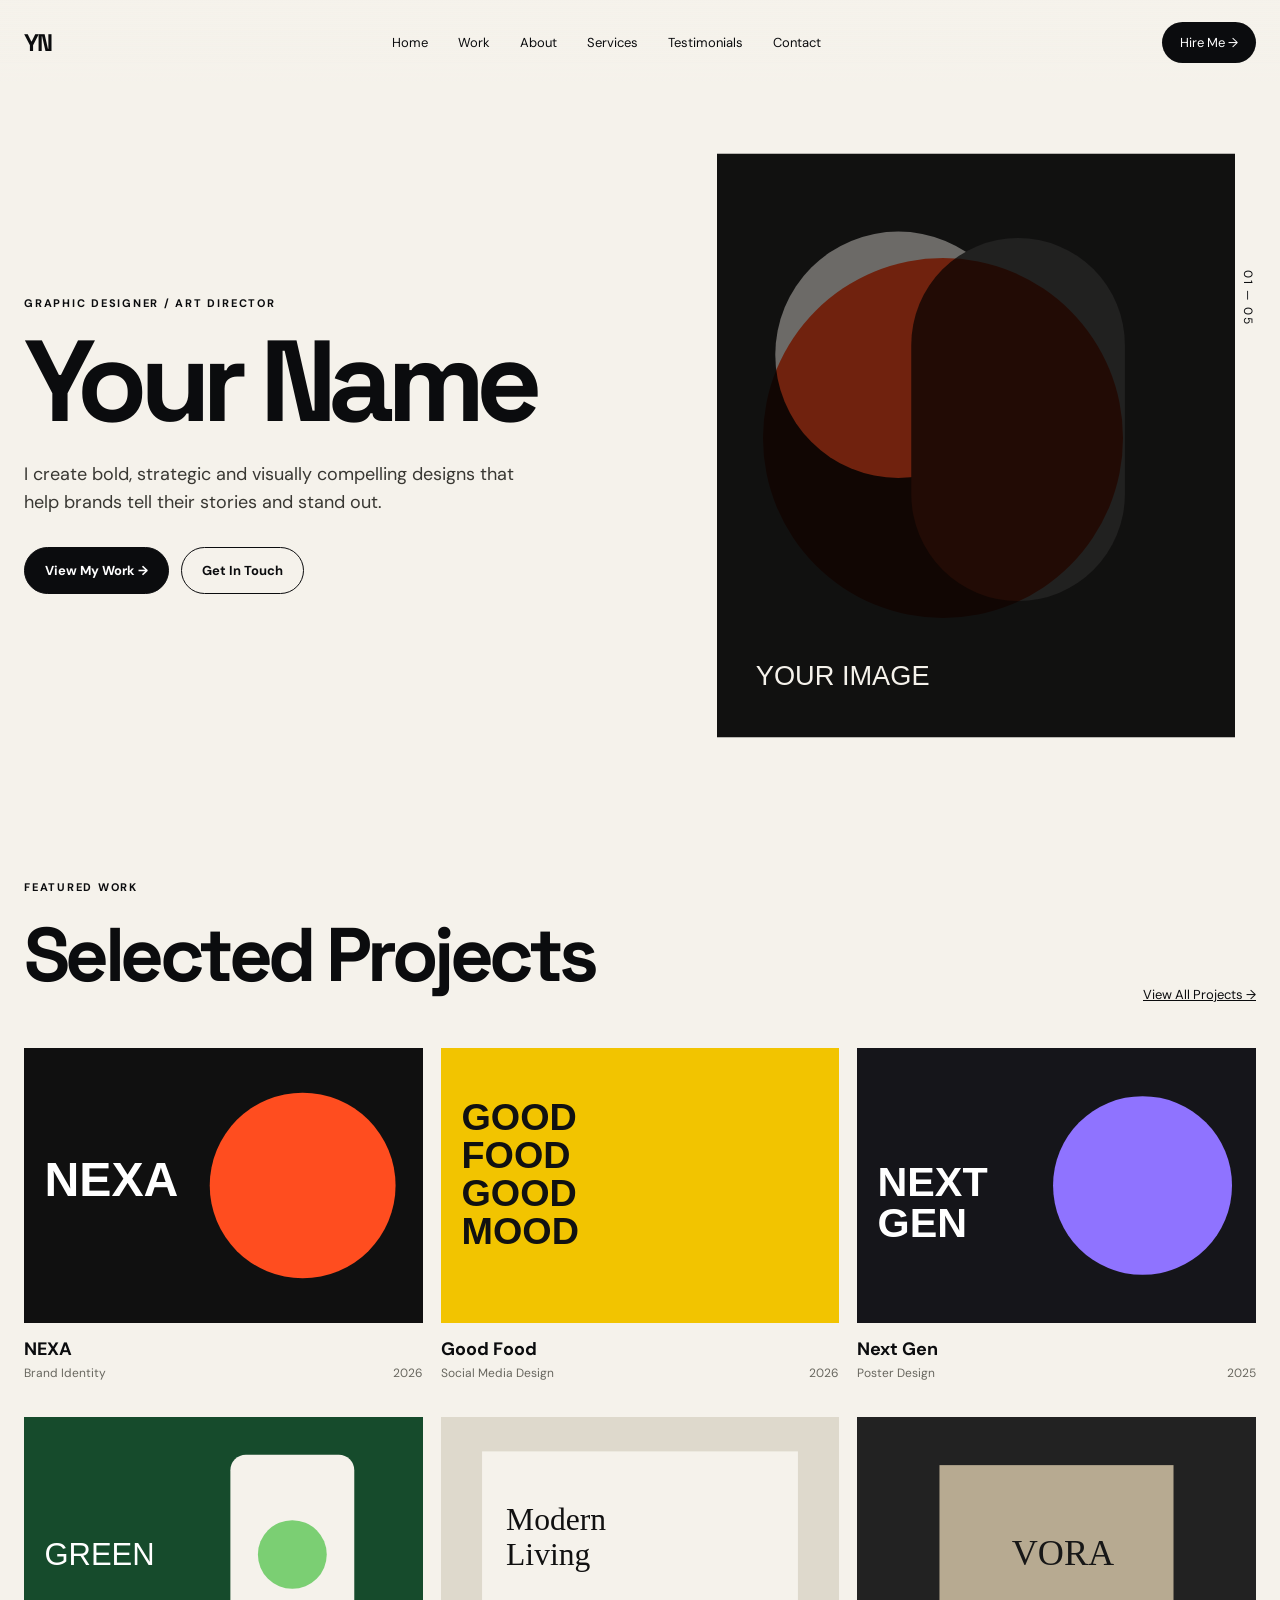
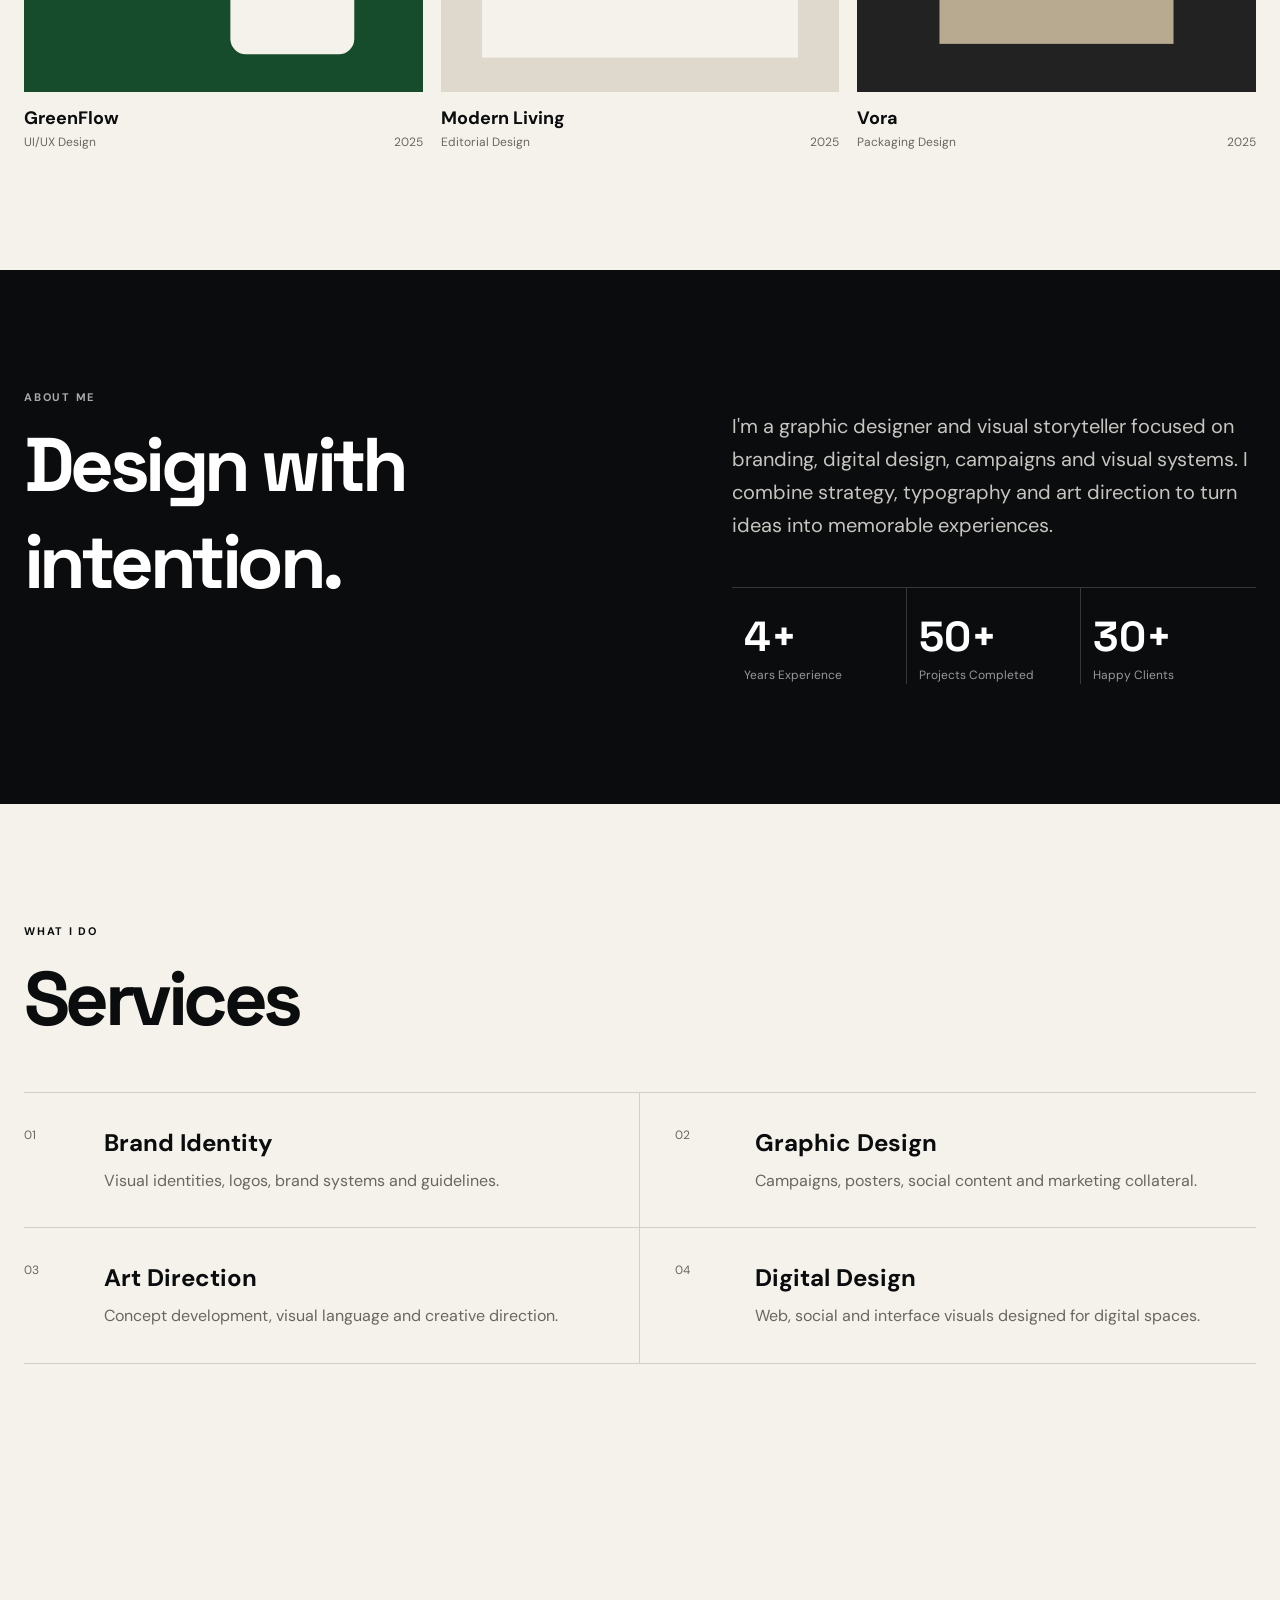
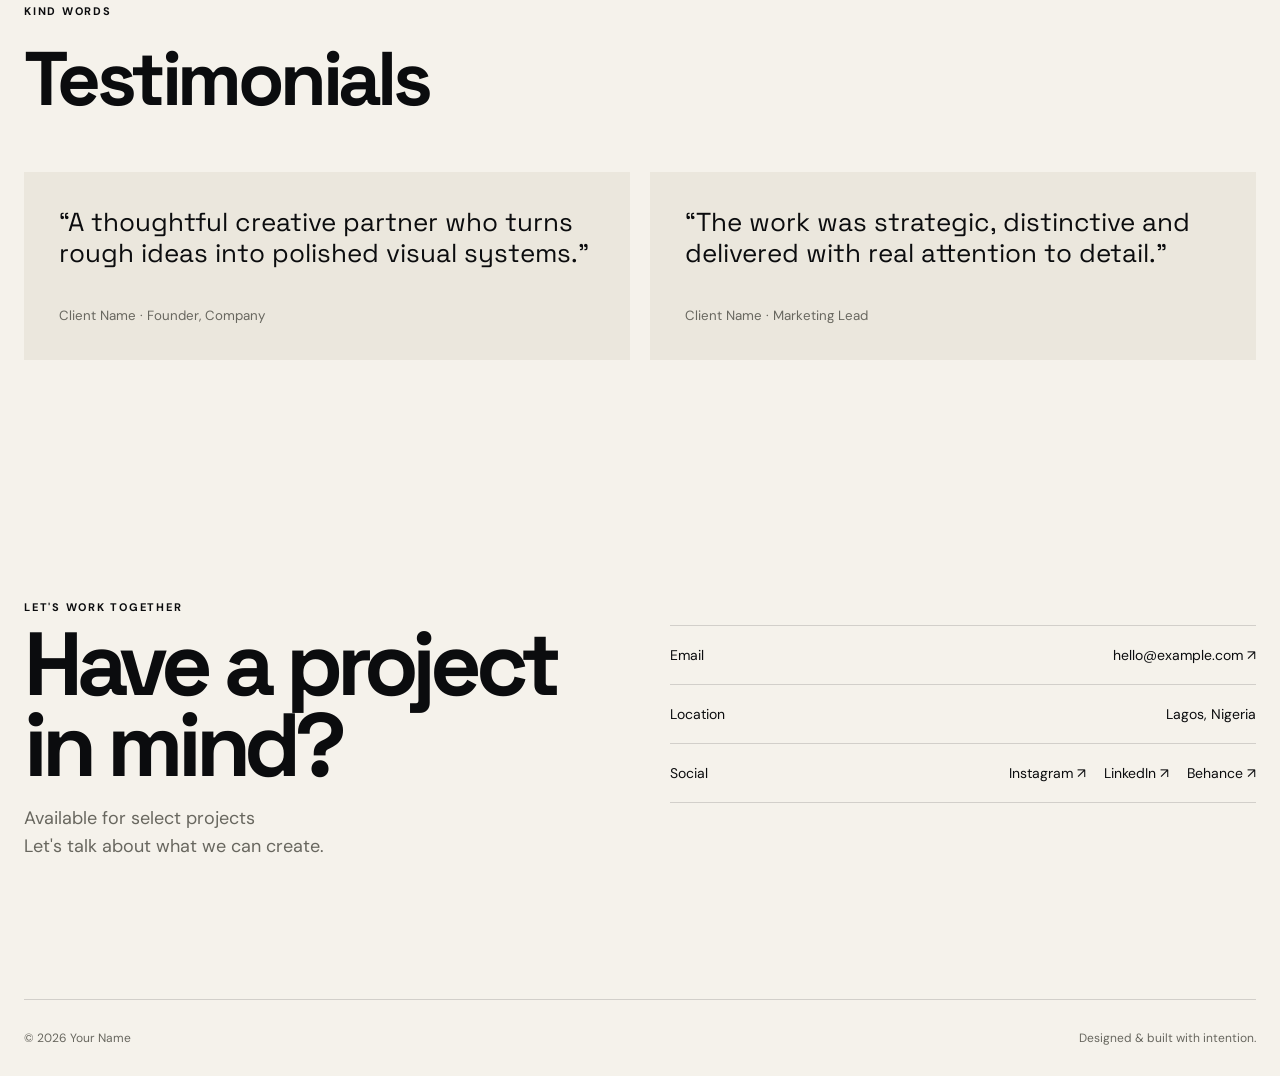
==== index.html @ fad10c06 "Add files via upload Initial portfolio website" ====
<!doctype html>
<html lang="en">
<head>
<meta charset="utf-8">
<meta name="viewport" content="width=device-width, initial-scale=1">
<meta name="description" content="Graphic designer portfolio">
<title>Portfolio</title>
<link rel="preconnect" href="https://fonts.googleapis.com">
<link rel="preconnect" href="https://fonts.gstatic.com" crossorigin>
<link href="https://fonts.googleapis.com/css2?family=DM+Sans:wght@400;500;600;700&family=Space+Grotesk:wght@400;500;600;700&display=swap" rel="stylesheet">
<link rel="stylesheet" href="style.css">
</head>
<body>
<div id="app"></div>
<script src="js/site.js"></script>
</body>
</html>
---- style.css ----
:root{--ink:#0b0c0e;--paper:#f5f2eb;--muted:#68675f;--line:rgba(11,12,14,.15);--accent:#ff4d1f;--white:#fff;--max:1240px}
*{box-sizing:border-box}html{scroll-behavior:smooth}body{margin:0;background:var(--paper);color:var(--ink);font-family:"DM Sans",system-ui,sans-serif}a{color:inherit;text-decoration:none}button{font:inherit}
.container{width:min(calc(100% - 48px),var(--max));margin:auto}.nav{position:fixed;z-index:20;top:0;left:0;right:0;padding:22px 0;mix-blend-mode:normal;background:linear-gradient(var(--paper),transparent)}.nav-inner{display:flex;align-items:center;justify-content:space-between}.logo{font-family:"Space Grotesk";font-weight:700;font-size:24px;letter-spacing:-.08em}.links{display:flex;gap:30px;font-size:13px}.links a:hover{text-decoration:underline}.hire{background:var(--ink);color:white;padding:12px 18px;border-radius:999px;font-size:13px}
.hero{min-height:760px;padding-top:130px;display:grid;grid-template-columns:1fr .9fr;gap:50px;align-items:center}.eyebrow{text-transform:uppercase;letter-spacing:.16em;font-size:11px;font-weight:700}.hero h1{font-family:"Space Grotesk";font-size:clamp(72px,9vw,142px);line-height:.83;letter-spacing:-.075em;margin:24px 0 30px;max-width:800px}.hero p{max-width:500px;font-size:18px;line-height:1.6;color:#393833}.actions{display:flex;gap:12px;margin-top:30px}.btn{display:inline-flex;align-items:center;gap:10px;border:1px solid var(--ink);padding:14px 20px;border-radius:999px;font-size:13px;font-weight:700}.btn.primary{background:var(--ink);color:#fff}.hero-art{position:relative;min-height:580px;display:flex;align-items:center;justify-content:center}.hero-art:before{content:"";position:absolute;width:360px;height:360px;background:var(--accent);border-radius:50%;left:12%;top:18%}.hero-art img{position:relative;width:min(100%,520px);max-height:650px;object-fit:contain;filter:grayscale(1);mix-blend-mode:multiply}.side-index{position:absolute;right:0;top:20%;font-size:12px;writing-mode:vertical-rl;letter-spacing:.15em}
.section{padding:120px 0}.section-head{display:flex;justify-content:space-between;align-items:end;margin-bottom:45px}.section h2{font-family:"Space Grotesk";font-size:clamp(42px,6vw,76px);letter-spacing:-.06em;margin:12px 0 0}.small-link{font-size:13px;text-decoration:underline}.grid{display:grid;grid-template-columns:repeat(3,1fr);gap:36px 18px}.project-img{aspect-ratio:1.45;overflow:hidden;background:#ddd}.project-img img{width:100%;height:100%;object-fit:cover;transition:transform .6s cubic-bezier(.2,.8,.2,1)}.project:hover img{transform:scale(1.045)}.project-title{font-size:18px;font-weight:700;margin:14px 0 4px}.project-meta{font-size:12px;color:var(--muted);display:flex;justify-content:space-between}
.dark{background:var(--ink);color:white}.dark .muted{color:#aaa}.about{display:grid;grid-template-columns:1.2fr 1fr;gap:80px;align-items:start}.about h2{max-width:800px}.about p{font-size:20px;line-height:1.65;color:#c6c5c0;max-width:650px}.stats{display:grid;grid-template-columns:repeat(3,1fr);border-top:1px solid #36373a;margin-top:45px}.stat{padding:22px 12px 0;border-right:1px solid #36373a}.stat:last-child{border:0}.stat strong{display:block;font-family:"Space Grotesk";font-size:42px}.stat span{color:#999;font-size:12px}
.services{display:grid;grid-template-columns:repeat(2,1fr);border-top:1px solid var(--line)}.service{padding:34px 0;border-bottom:1px solid var(--line);display:grid;grid-template-columns:60px 1fr;gap:20px}.service:nth-child(odd){border-right:1px solid var(--line);padding-right:35px}.service:nth-child(even){padding-left:35px}.service-no{font-size:12px;color:var(--muted)}.service h3{margin:0 0 10px;font-size:24px}.service p{margin:0;color:var(--muted);line-height:1.6}
.quote-grid{display:grid;grid-template-columns:repeat(2,1fr);gap:20px}.quote{background:#ebe7dd;padding:35px}.quote blockquote{font-family:"Space Grotesk";font-size:26px;line-height:1.2;margin:0 0 35px}.quote small{color:var(--muted)}
.contact{display:grid;grid-template-columns:1fr 1fr;gap:60px}.contact h2{font-size:clamp(52px,7vw,100px);margin:10px 0;line-height:.9;letter-spacing:-.07em}.contact-copy{color:var(--muted);font-size:18px;line-height:1.6}.contact-list{border-top:1px solid var(--line);margin-top:25px}.contact-row{display:flex;justify-content:space-between;padding:20px 0;border-bottom:1px solid var(--line);font-size:14px}.footer{padding:30px 0;border-top:1px solid var(--line);display:flex;justify-content:space-between;font-size:12px;color:var(--muted)}
.reveal{opacity:0;transform:translateY(20px);transition:opacity .7s,transform .7s}.reveal.show{opacity:1;transform:none}
@media(max-width:800px){.links{display:none}.hero{grid-template-columns:1fr;min-height:auto;padding-top:120px}.hero-art{min-height:430px}.grid{grid-template-columns:1fr}.about,.contact{grid-template-columns:1fr;gap:35px}.services,.quote-grid{grid-template-columns:1fr}.service:nth-child(odd){border-right:0;padding-right:0}.service:nth-child(even){padding-left:0}.section{padding:80px 0}.container{width:min(calc(100% - 30px),var(--max))}}
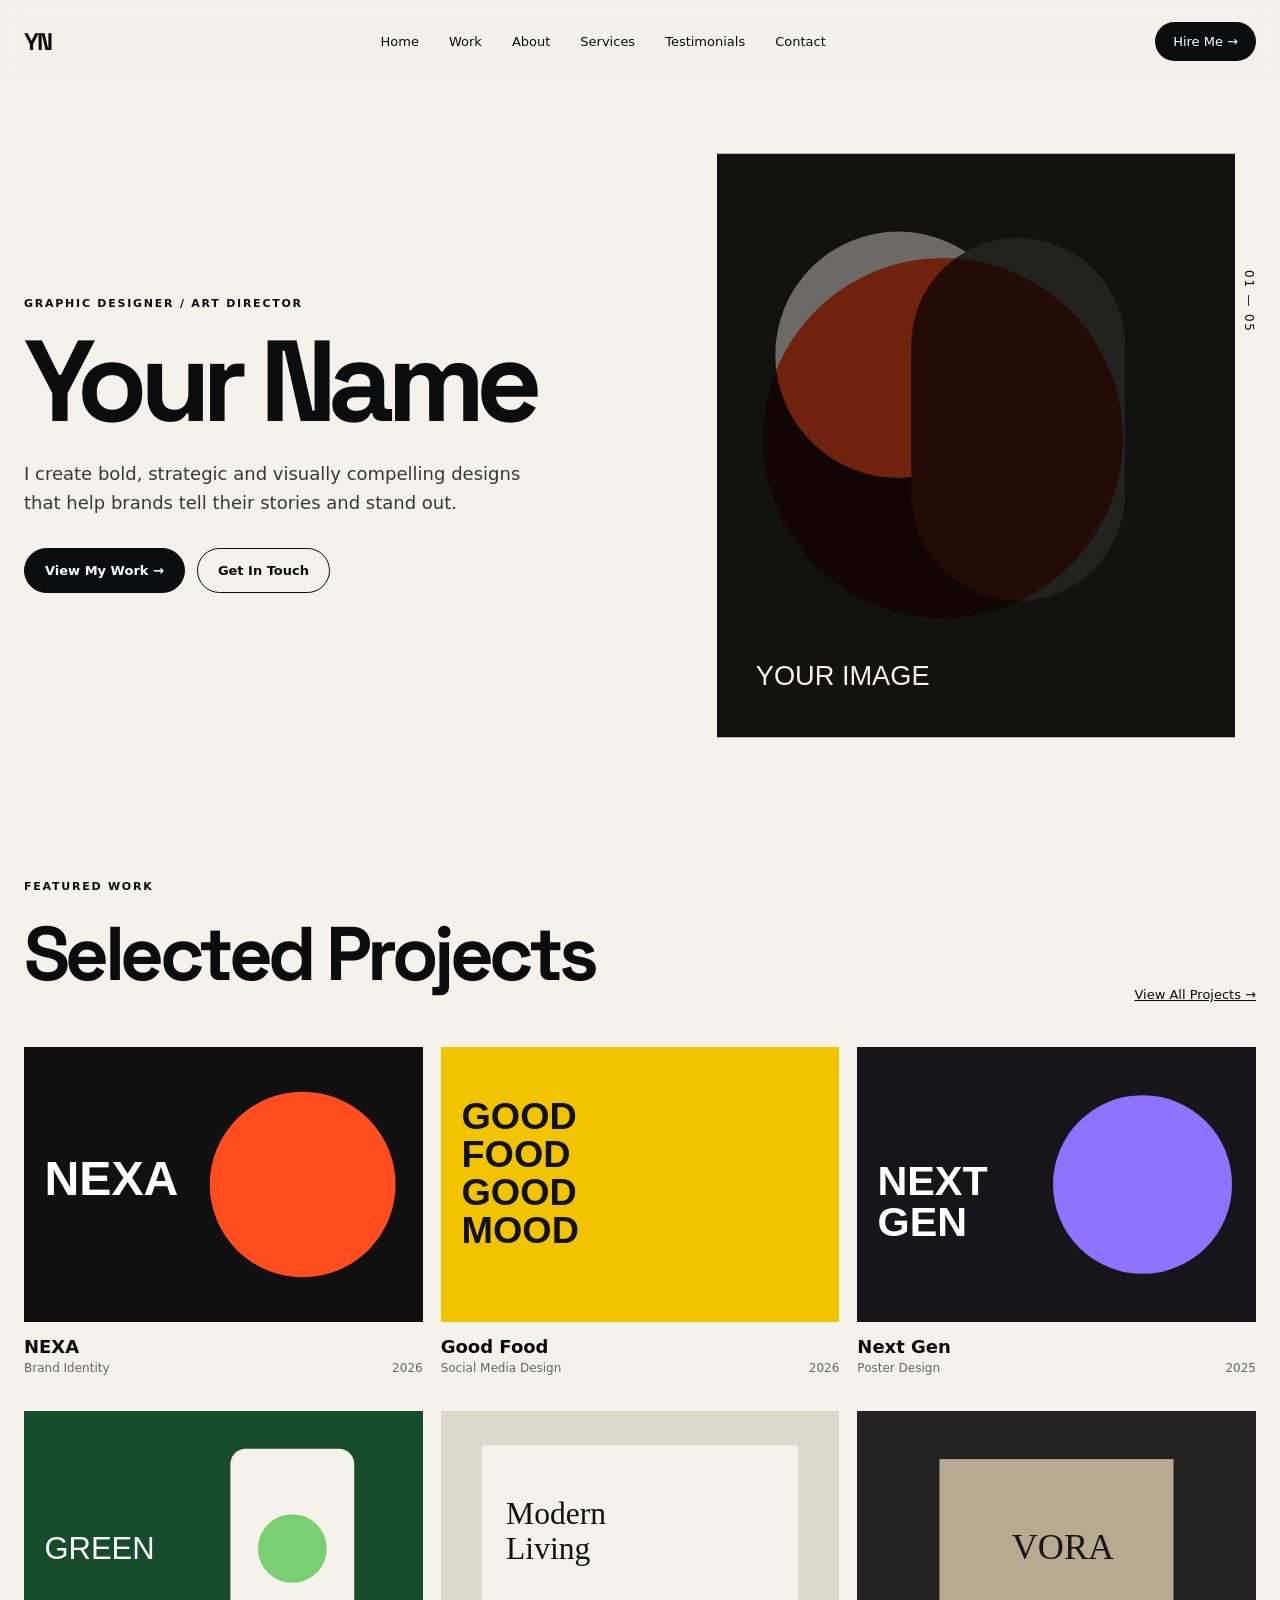
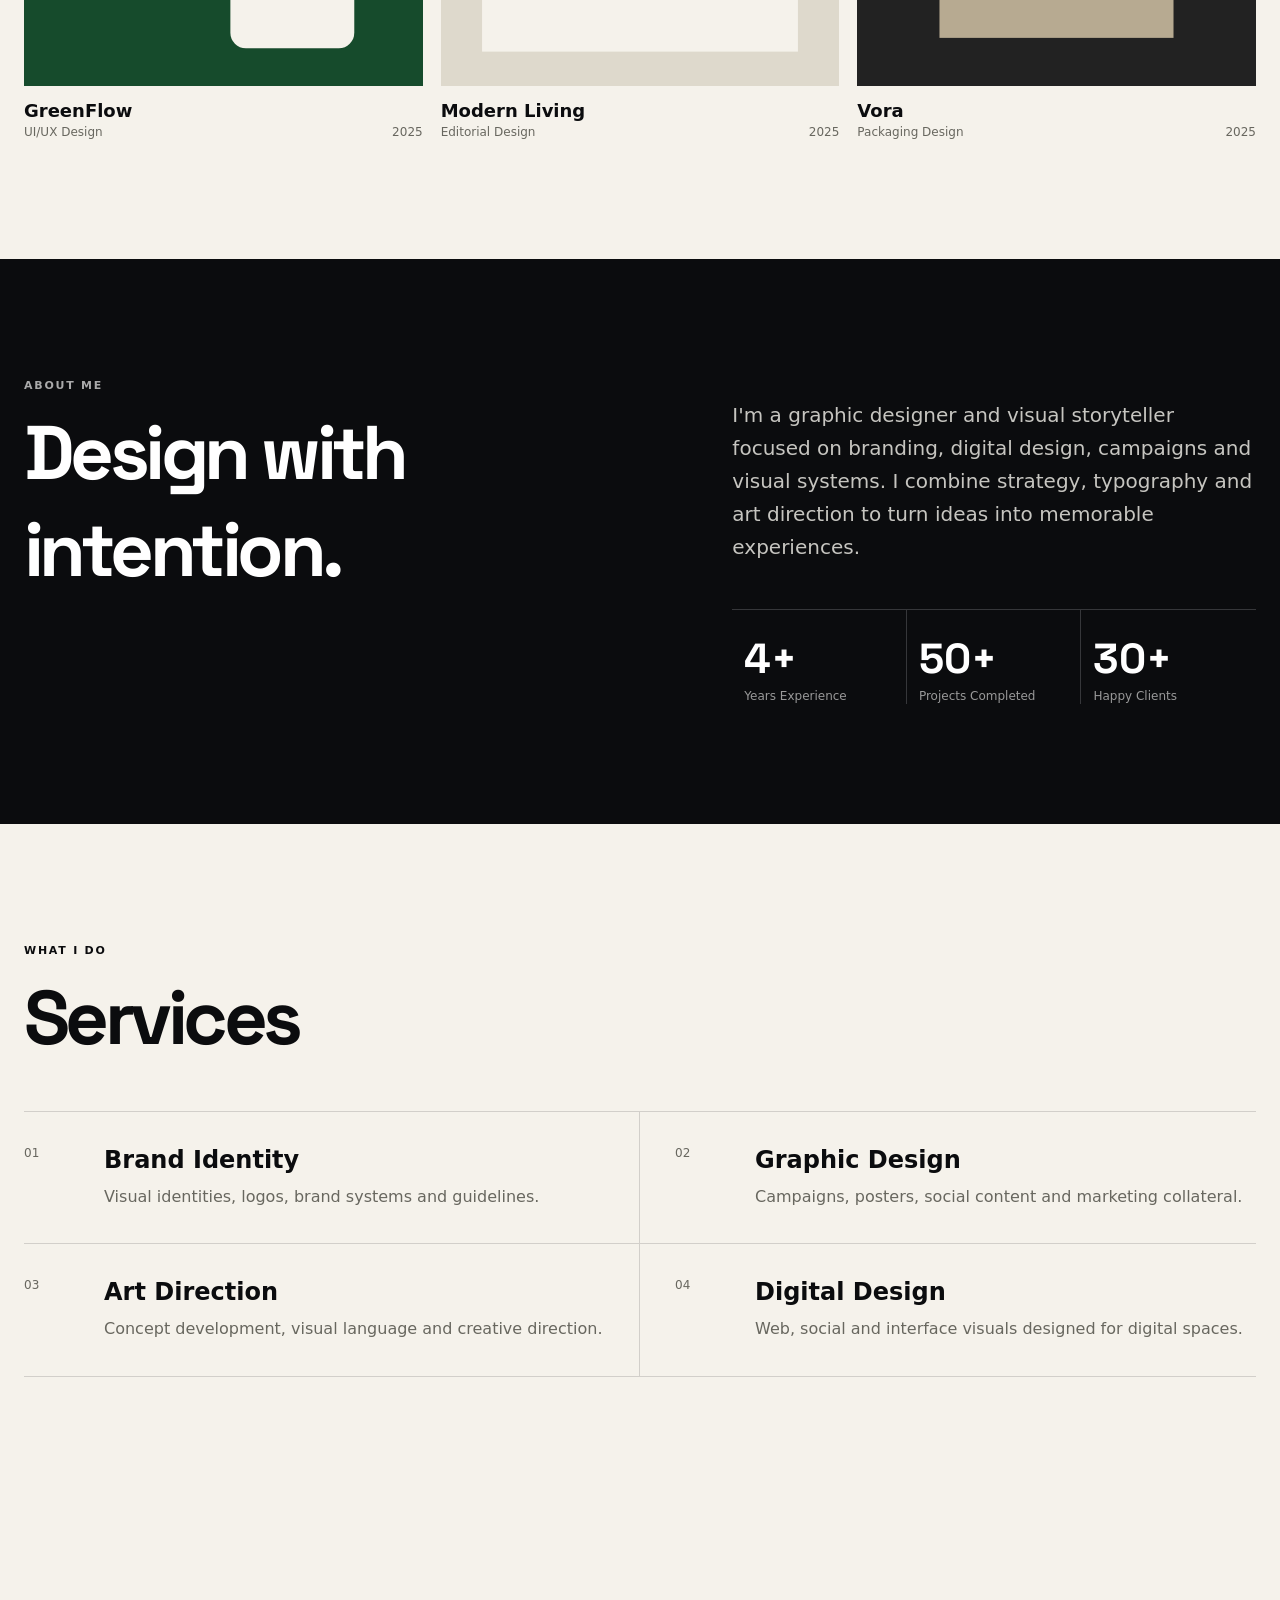
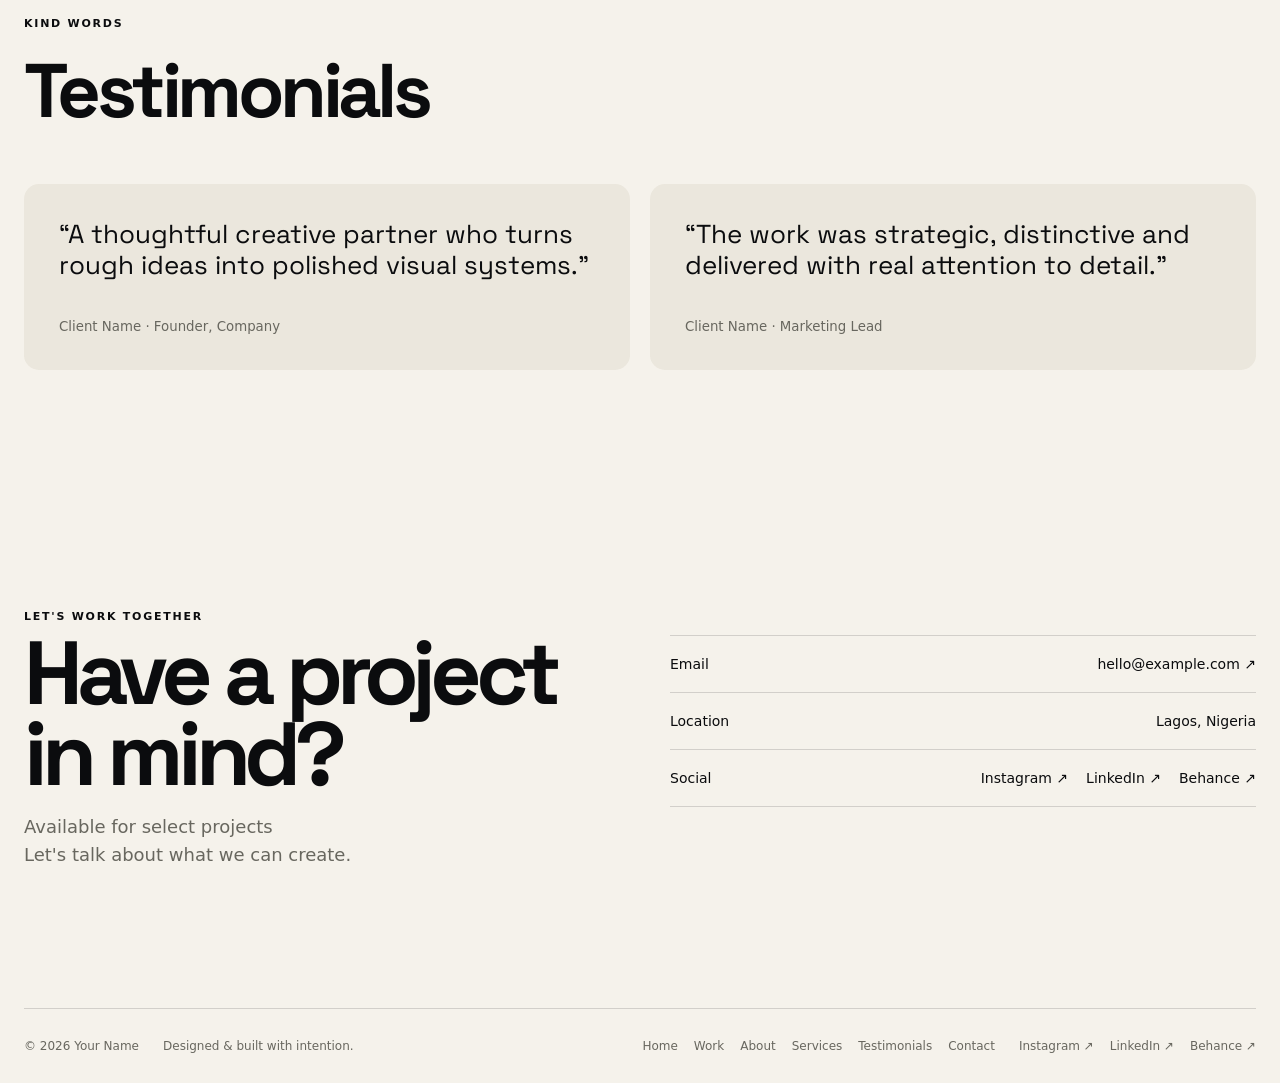
==== commit c6f4d124: "Add files via upload" ====
--- a/index.html
+++ b/index.html
@@ -3,7 +3,7 @@
 <head>
 <meta charset="utf-8">
 <meta name="viewport" content="width=device-width, initial-scale=1">
-<meta name="description" content="Graphic designer portfolio">
+<meta name="description" content="Graphic designer portfolio"><meta property="og:type" content="website">
 <title>Portfolio</title>
 <link rel="preconnect" href="https://fonts.googleapis.com">
 <link rel="preconnect" href="https://fonts.gstatic.com" crossorigin>
--- a/style.css
+++ b/style.css
@@ -1,11 +1,23 @@
-:root{--ink:#0b0c0e;--paper:#f5f2eb;--muted:#68675f;--line:rgba(11,12,14,.15);--accent:#ff4d1f;--white:#fff;--max:1240px}
-*{box-sizing:border-box}html{scroll-behavior:smooth}body{margin:0;background:var(--paper);color:var(--ink);font-family:"DM Sans",system-ui,sans-serif}a{color:inherit;text-decoration:none}button{font:inherit}
-.container{width:min(calc(100% - 48px),var(--max));margin:auto}.nav{position:fixed;z-index:20;top:0;left:0;right:0;padding:22px 0;mix-blend-mode:normal;background:linear-gradient(var(--paper),transparent)}.nav-inner{display:flex;align-items:center;justify-content:space-between}.logo{font-family:"Space Grotesk";font-weight:700;font-size:24px;letter-spacing:-.08em}.links{display:flex;gap:30px;font-size:13px}.links a:hover{text-decoration:underline}.hire{background:var(--ink);color:white;padding:12px 18px;border-radius:999px;font-size:13px}
-.hero{min-height:760px;padding-top:130px;display:grid;grid-template-columns:1fr .9fr;gap:50px;align-items:center}.eyebrow{text-transform:uppercase;letter-spacing:.16em;font-size:11px;font-weight:700}.hero h1{font-family:"Space Grotesk";font-size:clamp(72px,9vw,142px);line-height:.83;letter-spacing:-.075em;margin:24px 0 30px;max-width:800px}.hero p{max-width:500px;font-size:18px;line-height:1.6;color:#393833}.actions{display:flex;gap:12px;margin-top:30px}.btn{display:inline-flex;align-items:center;gap:10px;border:1px solid var(--ink);padding:14px 20px;border-radius:999px;font-size:13px;font-weight:700}.btn.primary{background:var(--ink);color:#fff}.hero-art{position:relative;min-height:580px;display:flex;align-items:center;justify-content:center}.hero-art:before{content:"";position:absolute;width:360px;height:360px;background:var(--accent);border-radius:50%;left:12%;top:18%}.hero-art img{position:relative;width:min(100%,520px);max-height:650px;object-fit:contain;filter:grayscale(1);mix-blend-mode:multiply}.side-index{position:absolute;right:0;top:20%;font-size:12px;writing-mode:vertical-rl;letter-spacing:.15em}
-.section{padding:120px 0}.section-head{display:flex;justify-content:space-between;align-items:end;margin-bottom:45px}.section h2{font-family:"Space Grotesk";font-size:clamp(42px,6vw,76px);letter-spacing:-.06em;margin:12px 0 0}.small-link{font-size:13px;text-decoration:underline}.grid{display:grid;grid-template-columns:repeat(3,1fr);gap:36px 18px}.project-img{aspect-ratio:1.45;overflow:hidden;background:#ddd}.project-img img{width:100%;height:100%;object-fit:cover;transition:transform .6s cubic-bezier(.2,.8,.2,1)}.project:hover img{transform:scale(1.045)}.project-title{font-size:18px;font-weight:700;margin:14px 0 4px}.project-meta{font-size:12px;color:var(--muted);display:flex;justify-content:space-between}
-.dark{background:var(--ink);color:white}.dark .muted{color:#aaa}.about{display:grid;grid-template-columns:1.2fr 1fr;gap:80px;align-items:start}.about h2{max-width:800px}.about p{font-size:20px;line-height:1.65;color:#c6c5c0;max-width:650px}.stats{display:grid;grid-template-columns:repeat(3,1fr);border-top:1px solid #36373a;margin-top:45px}.stat{padding:22px 12px 0;border-right:1px solid #36373a}.stat:last-child{border:0}.stat strong{display:block;font-family:"Space Grotesk";font-size:42px}.stat span{color:#999;font-size:12px}
+:root{--ink:#0b0c0e;--paper:#f5f2eb;--muted:#68675f;--line:rgba(11,12,14,.15);--accent:#ff4d1f;--white:#fff;--max:1240px;--radius:999px;--card-radius:15px;--image-radius:0px;--body-font:"DM Sans",system-ui,sans-serif;--heading-font:"Space Grotesk",system-ui,sans-serif;--image-filter:grayscale(1)}
+*{box-sizing:border-box}html{scroll-behavior:smooth}body{margin:0;background:var(--paper);color:var(--ink);font-family:var(--body-font)}a{color:inherit;text-decoration:none}button{font:inherit}
+.container{width:min(calc(100% - 48px),var(--max));margin:auto}.nav{position:fixed;z-index:20;top:0;left:0;right:0;padding:22px 0;mix-blend-mode:normal;background:linear-gradient(var(--paper),transparent)}.nav-inner{display:flex;align-items:center;justify-content:space-between}.logo{font-family:var(--heading-font);font-weight:700;font-size:24px;letter-spacing:-.08em}.links{display:flex;gap:30px;font-size:13px}.links a:hover{text-decoration:underline}.hire{background:var(--ink);color:white;padding:12px 18px;border-radius:var(--radius);font-size:13px}
+.hero{min-height:760px;padding-top:130px;display:grid;grid-template-columns:1fr .9fr;gap:50px;align-items:center}.eyebrow{text-transform:uppercase;letter-spacing:.16em;font-size:11px;font-weight:700}.hero h1{font-family:var(--heading-font);font-size:clamp(72px,9vw,142px);line-height:.83;letter-spacing:-.075em;margin:24px 0 30px;max-width:800px}.hero p{max-width:500px;font-size:18px;line-height:1.6;color:#393833}.actions{display:flex;gap:12px;margin-top:30px}.btn{display:inline-flex;align-items:center;gap:10px;border:1px solid var(--ink);padding:14px 20px;border-radius:var(--radius);font-size:13px;font-weight:700}.btn.primary{background:var(--ink);color:#fff}.hero-art{position:relative;min-height:580px;display:flex;align-items:center;justify-content:center}.hero-art:before{content:"";position:absolute;width:360px;height:360px;background:var(--accent);border-radius:50%;left:12%;top:18%}.hero-art img{position:relative;width:min(100%,520px);max-height:650px;object-fit:contain;filter:var(--image-filter);mix-blend-mode:multiply}.side-index{position:absolute;right:0;top:20%;font-size:12px;writing-mode:vertical-rl;letter-spacing:.15em}
+.section{padding:120px 0}.section-head{display:flex;justify-content:space-between;align-items:end;margin-bottom:45px}.section h2{font-family:var(--heading-font);font-size:clamp(42px,6vw,76px);letter-spacing:-.06em;margin:12px 0 0}.small-link{font-size:13px;text-decoration:underline}.grid{display:grid;grid-template-columns:repeat(3,1fr);gap:36px 18px}.project-img{aspect-ratio:1.45;overflow:hidden;background:#ddd}.project-img img{width:100%;height:100%;object-fit:cover;border-radius:var(--image-radius);transition:transform .6s cubic-bezier(.2,.8,.2,1)}.project:hover img{transform:scale(1.045)}.project-title{font-size:18px;font-weight:700;margin:14px 0 4px}.project-meta{font-size:12px;color:var(--muted);display:flex;justify-content:space-between}
+.dark{background:var(--ink);color:white}.dark .muted{color:#aaa}.about{display:grid;grid-template-columns:1.2fr 1fr;gap:80px;align-items:start}.about h2{max-width:800px}.about p{font-size:20px;line-height:1.65;color:#c6c5c0;max-width:650px}.stats{display:grid;grid-template-columns:repeat(3,1fr);border-top:1px solid #36373a;margin-top:45px}.stat{padding:22px 12px 0;border-right:1px solid #36373a}.stat:last-child{border:0}.stat strong{display:block;font-family:var(--heading-font);font-size:42px}.stat span{color:#999;font-size:12px}
 .services{display:grid;grid-template-columns:repeat(2,1fr);border-top:1px solid var(--line)}.service{padding:34px 0;border-bottom:1px solid var(--line);display:grid;grid-template-columns:60px 1fr;gap:20px}.service:nth-child(odd){border-right:1px solid var(--line);padding-right:35px}.service:nth-child(even){padding-left:35px}.service-no{font-size:12px;color:var(--muted)}.service h3{margin:0 0 10px;font-size:24px}.service p{margin:0;color:var(--muted);line-height:1.6}
-.quote-grid{display:grid;grid-template-columns:repeat(2,1fr);gap:20px}.quote{background:#ebe7dd;padding:35px}.quote blockquote{font-family:"Space Grotesk";font-size:26px;line-height:1.2;margin:0 0 35px}.quote small{color:var(--muted)}
+.quote-grid{display:grid;grid-template-columns:repeat(2,1fr);gap:20px}.quote{background:#ebe7dd;padding:35px;border-radius:var(--card-radius)}.quote blockquote{font-family:var(--heading-font);font-size:26px;line-height:1.2;margin:0 0 35px}.quote small{color:var(--muted)}
 .contact{display:grid;grid-template-columns:1fr 1fr;gap:60px}.contact h2{font-size:clamp(52px,7vw,100px);margin:10px 0;line-height:.9;letter-spacing:-.07em}.contact-copy{color:var(--muted);font-size:18px;line-height:1.6}.contact-list{border-top:1px solid var(--line);margin-top:25px}.contact-row{display:flex;justify-content:space-between;padding:20px 0;border-bottom:1px solid var(--line);font-size:14px}.footer{padding:30px 0;border-top:1px solid var(--line);display:flex;justify-content:space-between;font-size:12px;color:var(--muted)}
 .reveal{opacity:0;transform:translateY(20px);transition:opacity .7s,transform .7s}.reveal.show{opacity:1;transform:none}
 @media(max-width:800px){.links{display:none}.hero{grid-template-columns:1fr;min-height:auto;padding-top:120px}.hero-art{min-height:430px}.grid{grid-template-columns:1fr}.about,.contact{grid-template-columns:1fr;gap:35px}.services,.quote-grid{grid-template-columns:1fr}.service:nth-child(odd){border-right:0;padding-right:0}.service:nth-child(even){padding-left:0}.section{padding:80px 0}.container{width:min(calc(100% - 30px),var(--max))}}
+.logo-image{width:16px;height:16px;display:block;object-fit:contain}.hero.no-portrait{grid-template-columns:1fr;max-width:1000px}.footer>div{display:flex;gap:24px;align-items:center}.footer-right{display:flex;gap:24px;align-items:center}.footer-right nav,.footer-socials{display:flex;gap:16px;flex-wrap:wrap}.footer-right a{font-size:12px}.footer-text{color:var(--muted)}
+@media(max-width:800px){.footer,.footer>div,.footer-right{flex-direction:column;align-items:flex-start;gap:12px}.footer-right nav{display:none}}
+.project{cursor:pointer}.project:focus-visible{outline:2px solid var(--accent);outline-offset:5px}
+.project-modal{position:fixed;inset:0;z-index:100;display:none}.project-modal.open{display:block}.project-modal-backdrop{position:absolute;inset:0;background:rgba(11,12,14,.78);backdrop-filter:blur(8px)}.project-modal-panel{position:relative;z-index:1;width:min(1180px,calc(100% - 30px));height:min(92vh,900px);margin:4vh auto;background:var(--paper);overflow:auto;padding:34px}.project-modal-close{position:absolute;right:18px;top:14px;border:0;background:transparent;font-size:36px;line-height:1;cursor:pointer}.project-modal-top{display:flex;justify-content:space-between;align-items:flex-end;gap:30px;padding:20px 35px 35px 0}.project-modal-top h2{font-family:var(--heading-font);font-size:clamp(42px,6vw,78px);line-height:.9;letter-spacing:-.06em;margin:12px 0}.project-modal-top p{max-width:680px;color:var(--muted);line-height:1.6;margin:0}.project-gallery{display:grid;grid-template-columns:repeat(2,minmax(0,1fr));gap:22px}.gallery-item{margin:0}.gallery-item img{display:block;width:100%;max-height:720px;object-fit:contain;background:#e8e4db;border-radius:var(--image-radius)}.gallery-item figcaption{font-size:12px;color:var(--muted);padding:10px 0 4px}.modal-open{overflow:hidden}
+@media(max-width:800px){.project-modal-panel{padding:24px 18px;margin:2vh auto;height:96vh}.project-modal-top{flex-direction:column;align-items:flex-start;padding-right:20px}.project-gallery{grid-template-columns:1fr}.project-modal-close{right:10px;top:8px}}
+.quote-photo{width:58px;height:58px;border-radius:50%;object-fit:cover;display:block;margin-bottom:22px;filter:grayscale(1)}
+
+
+/* V7 polish */
+.nav{backdrop-filter:blur(10px);background:color-mix(in srgb,var(--paper) 86%,transparent)}
+.menu-toggle,.mobile-links{display:none}.social-inline{display:flex;gap:18px;flex-wrap:wrap}.contact-cta{padding:0 0 22px}.case-study-details{display:grid;grid-template-columns:repeat(2,minmax(0,1fr));gap:1px;background:var(--line);margin:0 0 34px}.case-block{background:var(--paper);padding:24px}.case-block p{margin:8px 0 0;line-height:1.65;color:var(--muted)}.gallery-cover{grid-column:1/-1}.project-nav{display:flex;justify-content:space-between;border-top:1px solid var(--line);margin-top:30px;padding-top:20px}.project-nav button{border:0;background:transparent;font-weight:700;cursor:pointer}.project-nav button:hover{text-decoration:underline}.project-modal-top{border-bottom:1px solid var(--line)}
+@media(max-width:800px){.nav-inner .hire{display:none}.menu-toggle{display:block;border:0;background:transparent;font-size:22px;cursor:pointer;margin-left:auto;margin-right:14px}.mobile-links{position:absolute;left:15px;right:15px;top:72px;background:var(--paper);border:1px solid var(--line);padding:15px;box-shadow:0 12px 30px rgba(0,0,0,.08)}.mobile-links.open{display:flex;flex-direction:column;gap:16px}.case-study-details{grid-template-columns:1fr}.gallery-cover{grid-column:auto}.project-nav{font-size:13px}}
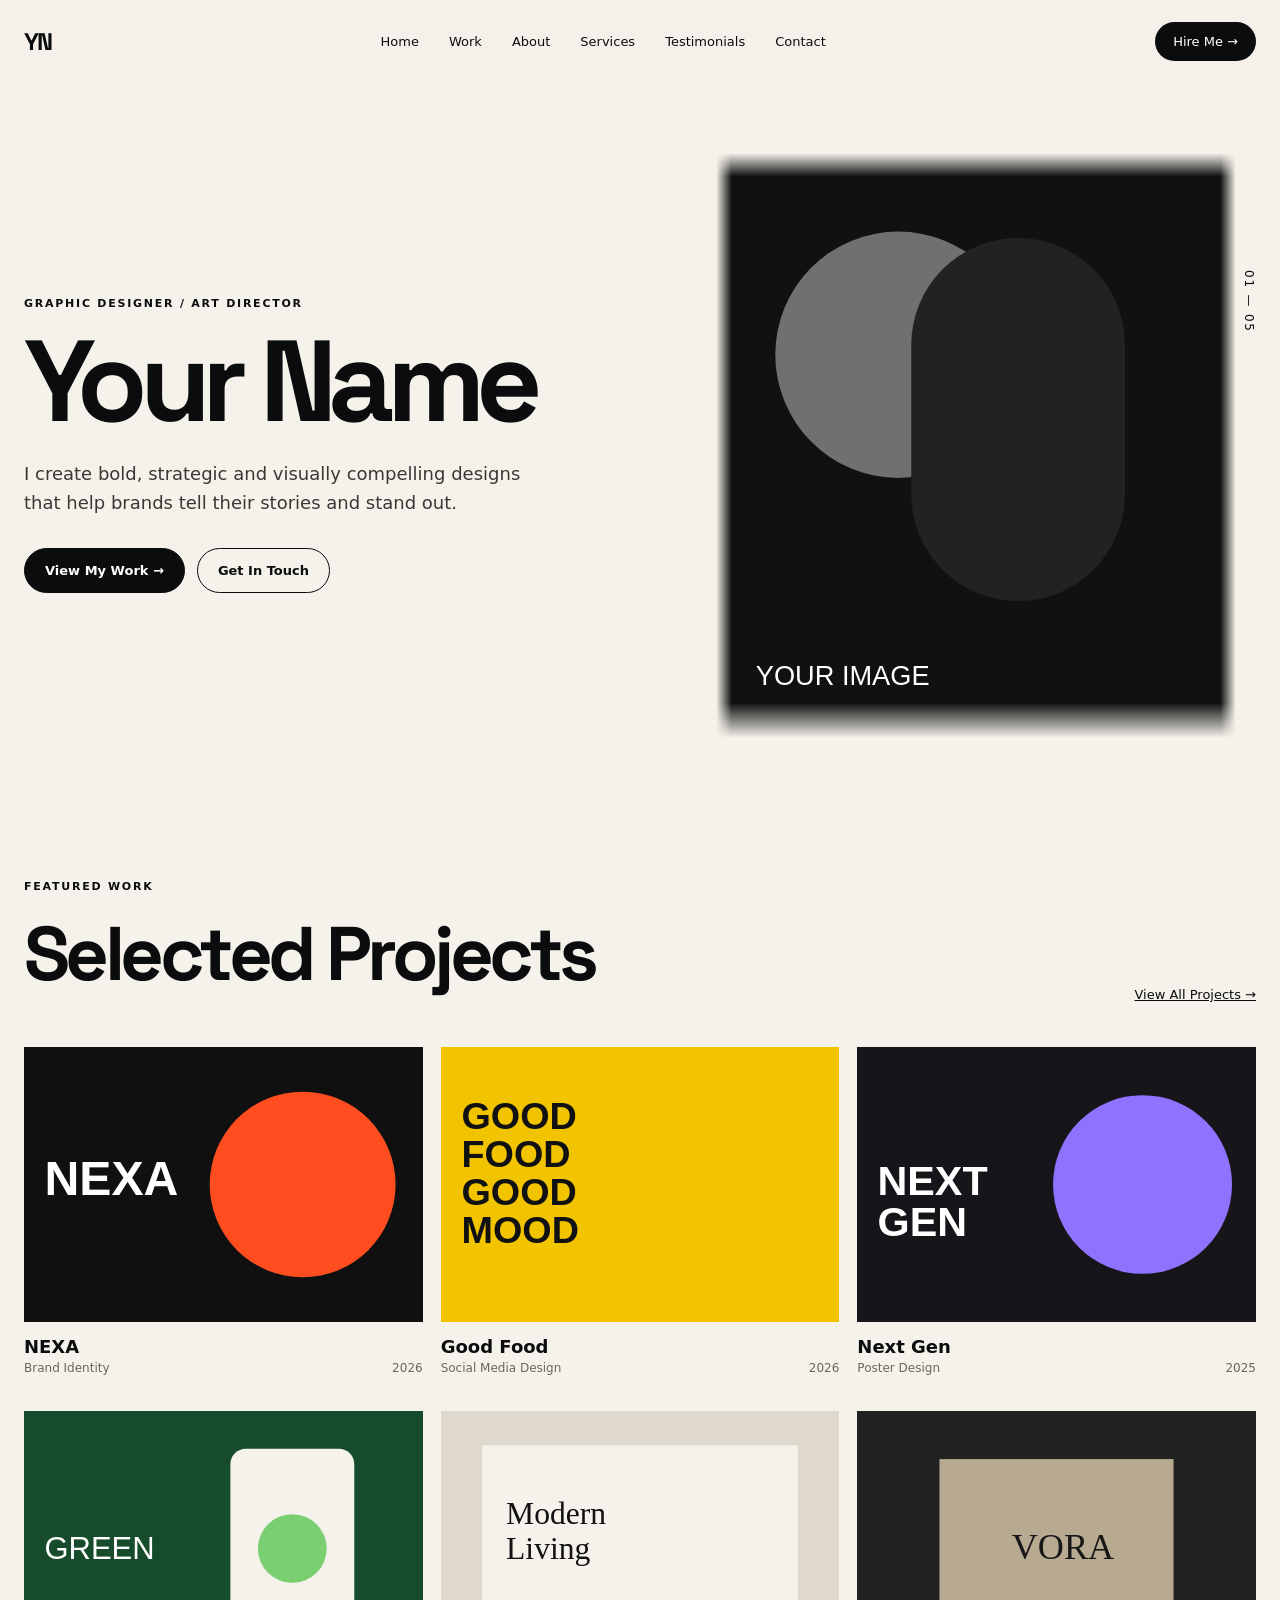
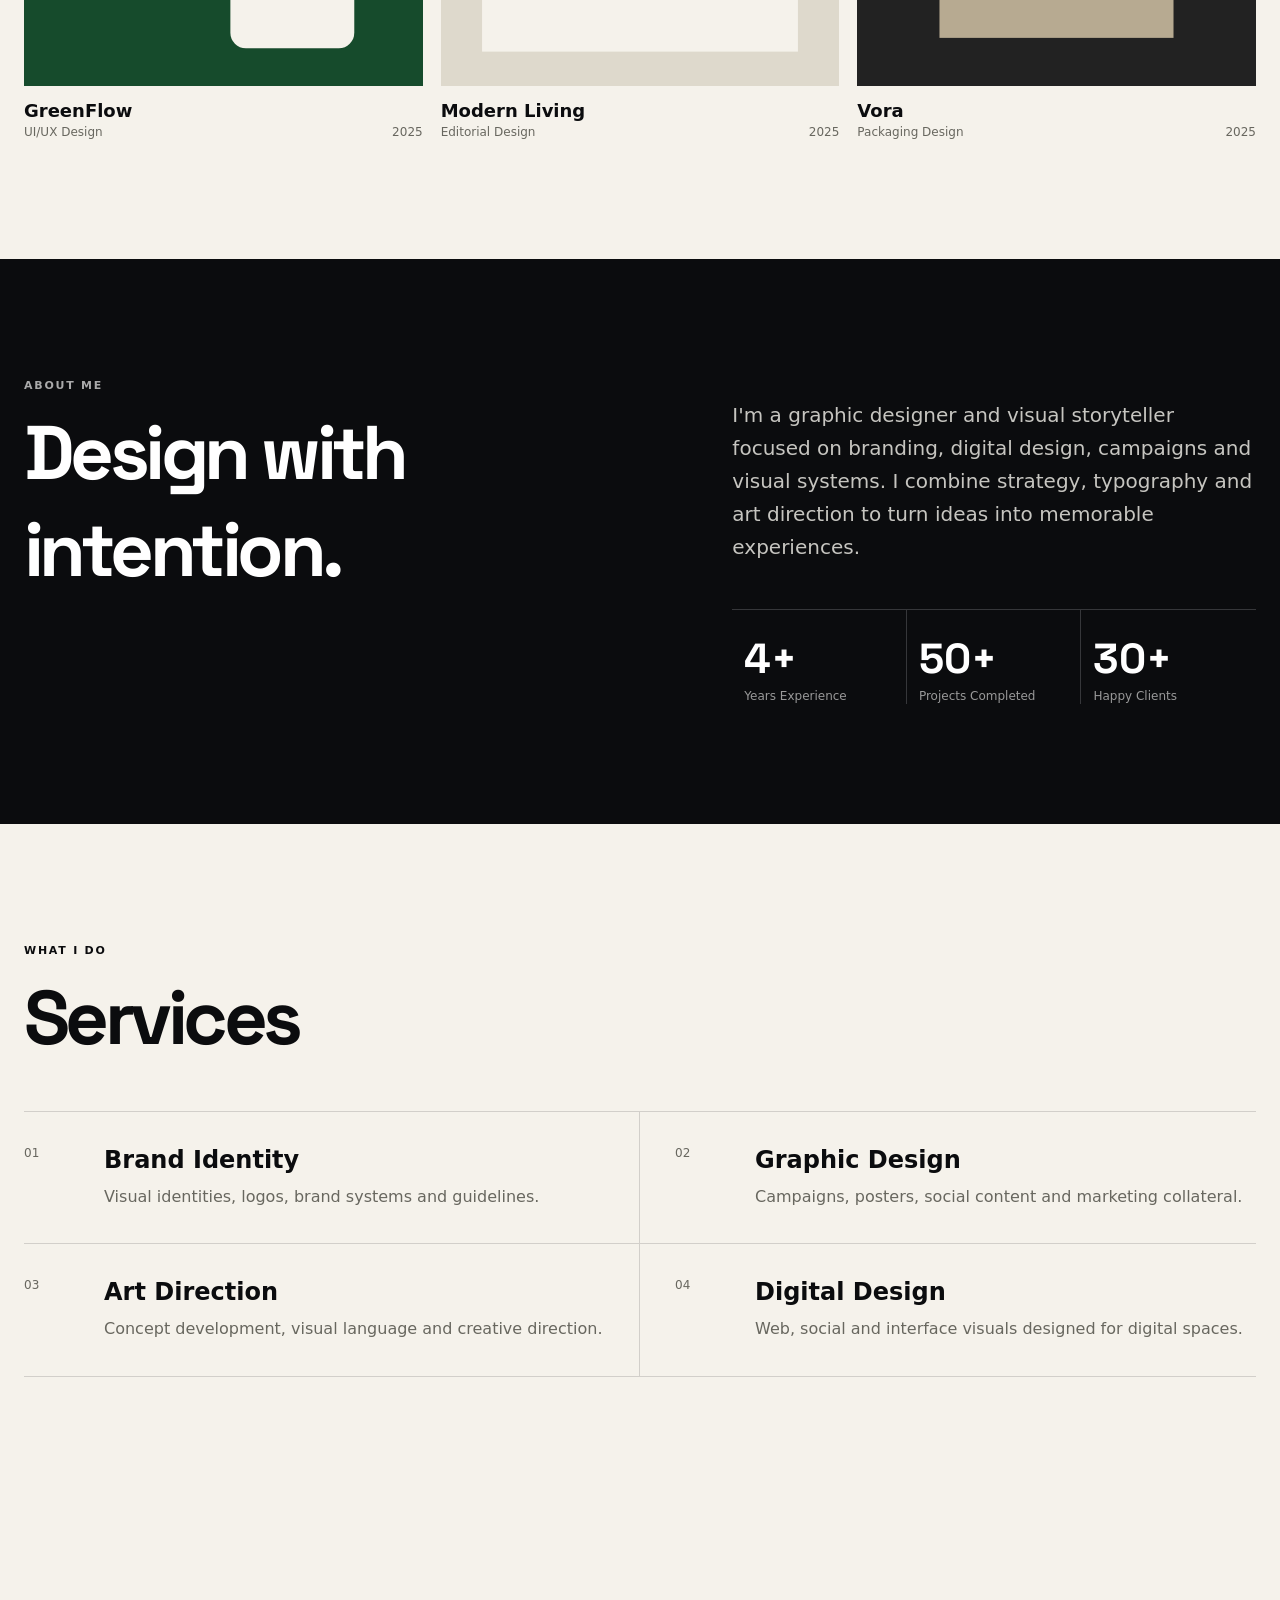
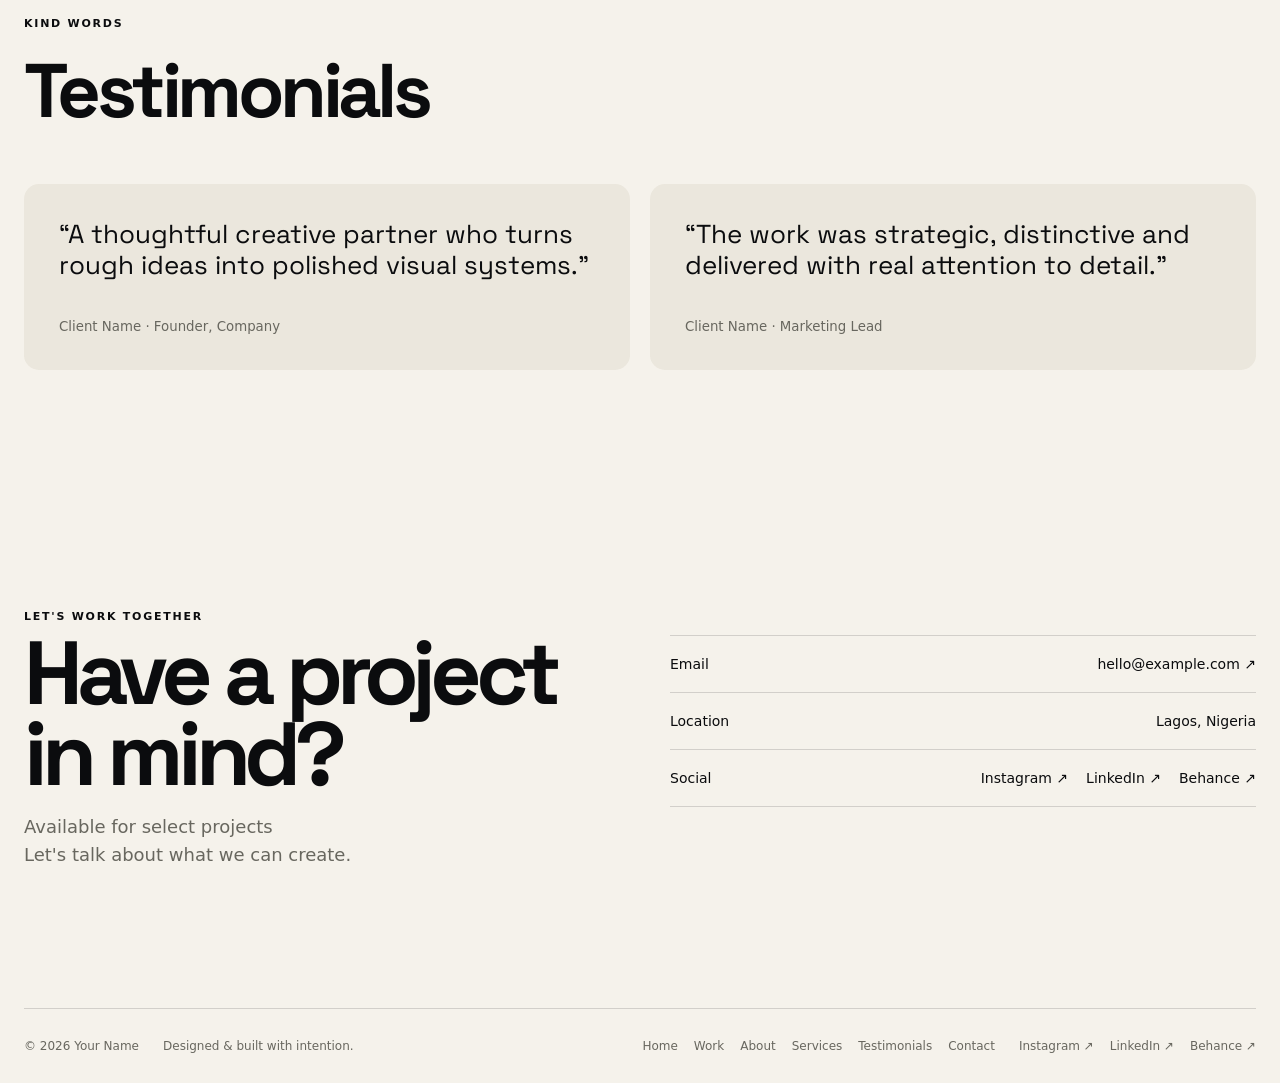
==== commit 5b2bbfec: "Add files via upload" ====
--- a/index.html
+++ b/index.html
@@ -11,6 +11,7 @@
 <link rel="stylesheet" href="style.css">
 </head>
 <body>
+<a class="skip-link" href="#main-content">Skip to content</a>
 <div id="app"></div>
 <script src="js/site.js"></script>
 </body>
--- a/style.css
+++ b/style.css
@@ -1,7 +1,7 @@
 :root{--ink:#0b0c0e;--paper:#f5f2eb;--muted:#68675f;--line:rgba(11,12,14,.15);--accent:#ff4d1f;--white:#fff;--max:1240px;--radius:999px;--card-radius:15px;--image-radius:0px;--body-font:"DM Sans",system-ui,sans-serif;--heading-font:"Space Grotesk",system-ui,sans-serif;--image-filter:grayscale(1)}
 *{box-sizing:border-box}html{scroll-behavior:smooth}body{margin:0;background:var(--paper);color:var(--ink);font-family:var(--body-font)}a{color:inherit;text-decoration:none}button{font:inherit}
 .container{width:min(calc(100% - 48px),var(--max));margin:auto}.nav{position:fixed;z-index:20;top:0;left:0;right:0;padding:22px 0;mix-blend-mode:normal;background:linear-gradient(var(--paper),transparent)}.nav-inner{display:flex;align-items:center;justify-content:space-between}.logo{font-family:var(--heading-font);font-weight:700;font-size:24px;letter-spacing:-.08em}.links{display:flex;gap:30px;font-size:13px}.links a:hover{text-decoration:underline}.hire{background:var(--ink);color:white;padding:12px 18px;border-radius:var(--radius);font-size:13px}
-.hero{min-height:760px;padding-top:130px;display:grid;grid-template-columns:1fr .9fr;gap:50px;align-items:center}.eyebrow{text-transform:uppercase;letter-spacing:.16em;font-size:11px;font-weight:700}.hero h1{font-family:var(--heading-font);font-size:clamp(72px,9vw,142px);line-height:.83;letter-spacing:-.075em;margin:24px 0 30px;max-width:800px}.hero p{max-width:500px;font-size:18px;line-height:1.6;color:#393833}.actions{display:flex;gap:12px;margin-top:30px}.btn{display:inline-flex;align-items:center;gap:10px;border:1px solid var(--ink);padding:14px 20px;border-radius:var(--radius);font-size:13px;font-weight:700}.btn.primary{background:var(--ink);color:#fff}.hero-art{position:relative;min-height:580px;display:flex;align-items:center;justify-content:center}.hero-art:before{content:"";position:absolute;width:360px;height:360px;background:var(--accent);border-radius:50%;left:12%;top:18%}.hero-art img{position:relative;width:min(100%,520px);max-height:650px;object-fit:contain;filter:var(--image-filter);mix-blend-mode:multiply}.side-index{position:absolute;right:0;top:20%;font-size:12px;writing-mode:vertical-rl;letter-spacing:.15em}
+.hero{min-height:760px;padding-top:130px;display:grid;grid-template-columns:1fr .9fr;gap:50px;align-items:center}.eyebrow{text-transform:uppercase;letter-spacing:.16em;font-size:11px;font-weight:700}.hero h1{font-family:var(--heading-font);font-size:clamp(72px,9vw,142px);line-height:.83;letter-spacing:-.075em;margin:24px 0 30px;max-width:800px}.hero p{max-width:500px;font-size:18px;line-height:1.6;color:#393833}.actions{display:flex;gap:12px;margin-top:30px}.btn{display:inline-flex;align-items:center;gap:10px;border:1px solid var(--ink);padding:14px 20px;border-radius:var(--radius);font-size:13px;font-weight:700}.btn.primary{background:var(--ink);color:#fff}.hero-art{position:relative;min-height:580px;display:flex;align-items:center;justify-content:center;isolation:isolate}.hero-art:before{content:"";position:absolute;width:360px;height:360px;background:var(--accent);border-radius:50%;left:12%;top:18%;z-index:0}.hero-art img{position:relative;z-index:1;width:min(100%,520px);max-height:650px;object-fit:contain;filter:var(--image-filter);mix-blend-mode:normal;mask-image:linear-gradient(to bottom,transparent 0%,#000 4%,#000 94%,transparent 100%),linear-gradient(to right,transparent 0%,#000 3%,#000 97%,transparent 100%);mask-composite:intersect;-webkit-mask-image:linear-gradient(to bottom,transparent 0%,#000 4%,#000 94%,transparent 100%),linear-gradient(to right,transparent 0%,#000 3%,#000 97%,transparent 100%);-webkit-mask-composite:source-in}.side-index{position:absolute;right:0;top:20%;font-size:12px;writing-mode:vertical-rl;letter-spacing:.15em}
 .section{padding:120px 0}.section-head{display:flex;justify-content:space-between;align-items:end;margin-bottom:45px}.section h2{font-family:var(--heading-font);font-size:clamp(42px,6vw,76px);letter-spacing:-.06em;margin:12px 0 0}.small-link{font-size:13px;text-decoration:underline}.grid{display:grid;grid-template-columns:repeat(3,1fr);gap:36px 18px}.project-img{aspect-ratio:1.45;overflow:hidden;background:#ddd}.project-img img{width:100%;height:100%;object-fit:cover;border-radius:var(--image-radius);transition:transform .6s cubic-bezier(.2,.8,.2,1)}.project:hover img{transform:scale(1.045)}.project-title{font-size:18px;font-weight:700;margin:14px 0 4px}.project-meta{font-size:12px;color:var(--muted);display:flex;justify-content:space-between}
 .dark{background:var(--ink);color:white}.dark .muted{color:#aaa}.about{display:grid;grid-template-columns:1.2fr 1fr;gap:80px;align-items:start}.about h2{max-width:800px}.about p{font-size:20px;line-height:1.65;color:#c6c5c0;max-width:650px}.stats{display:grid;grid-template-columns:repeat(3,1fr);border-top:1px solid #36373a;margin-top:45px}.stat{padding:22px 12px 0;border-right:1px solid #36373a}.stat:last-child{border:0}.stat strong{display:block;font-family:var(--heading-font);font-size:42px}.stat span{color:#999;font-size:12px}
 .services{display:grid;grid-template-columns:repeat(2,1fr);border-top:1px solid var(--line)}.service{padding:34px 0;border-bottom:1px solid var(--line);display:grid;grid-template-columns:60px 1fr;gap:20px}.service:nth-child(odd){border-right:1px solid var(--line);padding-right:35px}.service:nth-child(even){padding-left:35px}.service-no{font-size:12px;color:var(--muted)}.service h3{margin:0 0 10px;font-size:24px}.service p{margin:0;color:var(--muted);line-height:1.6}
@@ -21,3 +21,7 @@
 .nav{backdrop-filter:blur(10px);background:color-mix(in srgb,var(--paper) 86%,transparent)}
 .menu-toggle,.mobile-links{display:none}.social-inline{display:flex;gap:18px;flex-wrap:wrap}.contact-cta{padding:0 0 22px}.case-study-details{display:grid;grid-template-columns:repeat(2,minmax(0,1fr));gap:1px;background:var(--line);margin:0 0 34px}.case-block{background:var(--paper);padding:24px}.case-block p{margin:8px 0 0;line-height:1.65;color:var(--muted)}.gallery-cover{grid-column:1/-1}.project-nav{display:flex;justify-content:space-between;border-top:1px solid var(--line);margin-top:30px;padding-top:20px}.project-nav button{border:0;background:transparent;font-weight:700;cursor:pointer}.project-nav button:hover{text-decoration:underline}.project-modal-top{border-bottom:1px solid var(--line)}
 @media(max-width:800px){.nav-inner .hire{display:none}.menu-toggle{display:block;border:0;background:transparent;font-size:22px;cursor:pointer;margin-left:auto;margin-right:14px}.mobile-links{position:absolute;left:15px;right:15px;top:72px;background:var(--paper);border:1px solid var(--line);padding:15px;box-shadow:0 12px 30px rgba(0,0,0,.08)}.mobile-links.open{display:flex;flex-direction:column;gap:16px}.case-study-details{grid-template-columns:1fr}.gallery-cover{grid-column:auto}.project-nav{font-size:13px}}
+
+/* V8 production polish */
+.skip-link{position:fixed;left:16px;top:-60px;z-index:300;background:var(--ink);color:#fff;padding:12px 16px;border-radius:8px}.skip-link:focus{top:16px}.menu-toggle:focus-visible,.project-modal-close:focus-visible,.project-nav button:focus-visible,.btn:focus-visible,.nav a:focus-visible{outline:2px solid var(--accent);outline-offset:4px}.mobile-links a{padding:8px 4px}.project-img img,.gallery-item img,.quote-photo{background:#e8e4db}.muted{color:var(--muted)}[hidden]{display:none!important}@media(max-width:520px){.container{width:min(calc(100% - 24px),var(--max))}.hero h1{font-size:clamp(54px,16vw,82px)}.hero p{font-size:16px}.hero-art:before{width:260px;height:260px}.hero-art{min-height:340px}.section-head{align-items:flex-start;gap:18px;flex-direction:column}.contact h2{font-size:clamp(48px,15vw,76px)}.project-modal-top h2{font-size:clamp(42px,13vw,68px)}.case-block{padding:18px}.project-gallery{gap:16px}.project-modal-panel{width:calc(100% - 12px);padding:22px 14px}}
+@media(prefers-reduced-motion:reduce){html{scroll-behavior:auto}.reveal{opacity:1;transform:none;transition:none}.project-img img{transition:none}.project:hover img{transform:none}}
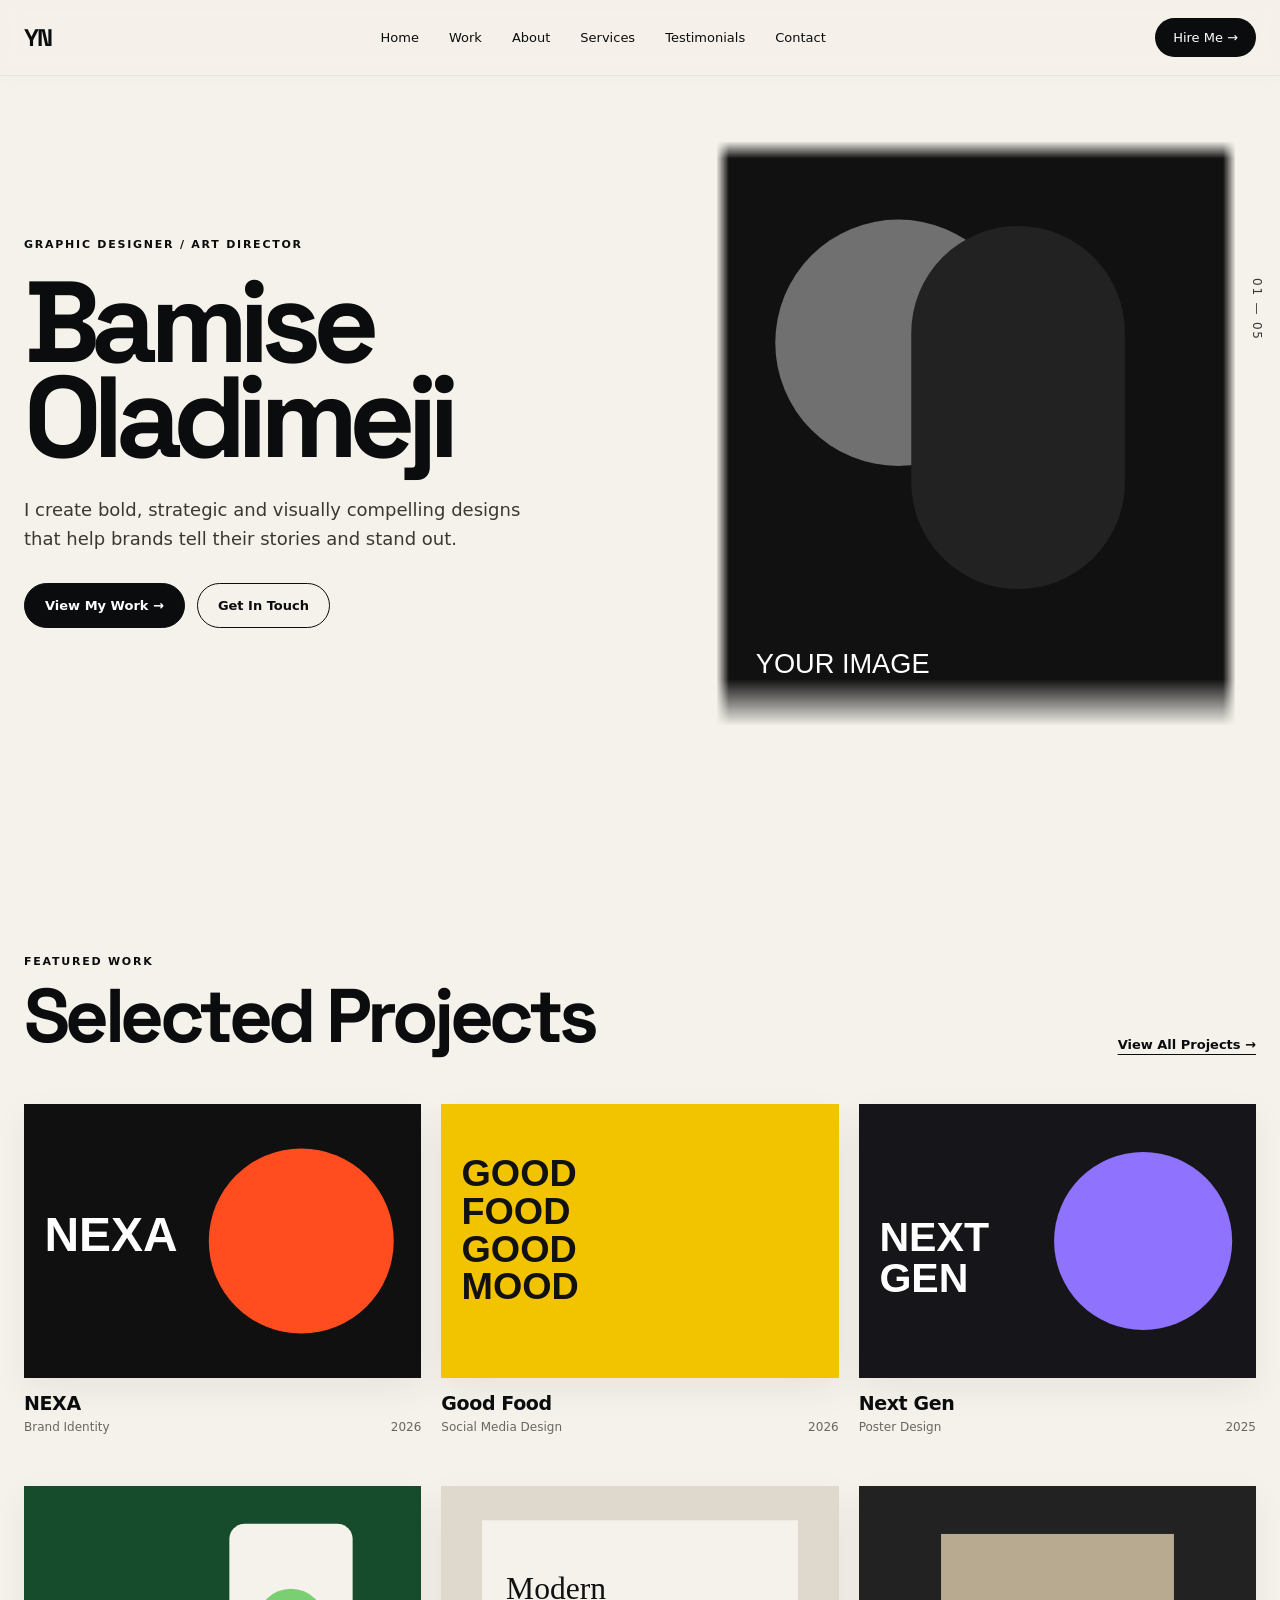
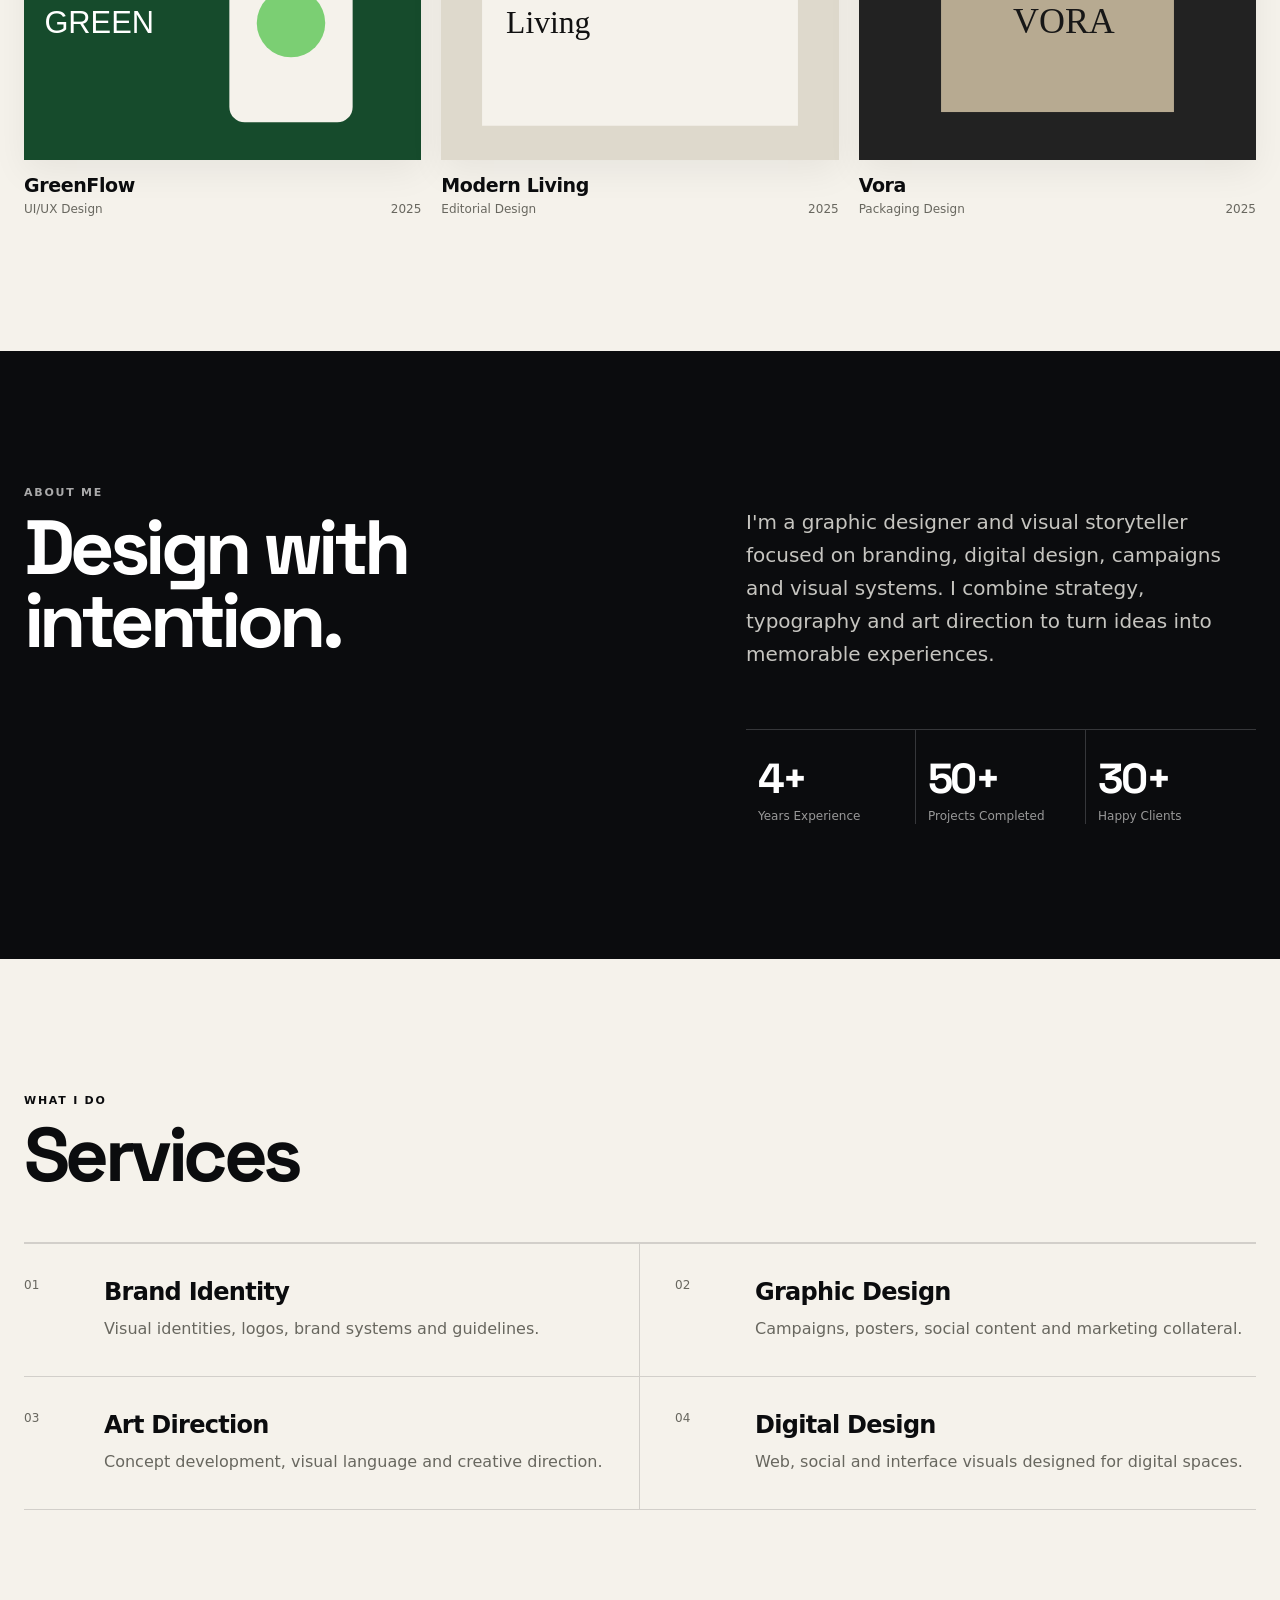
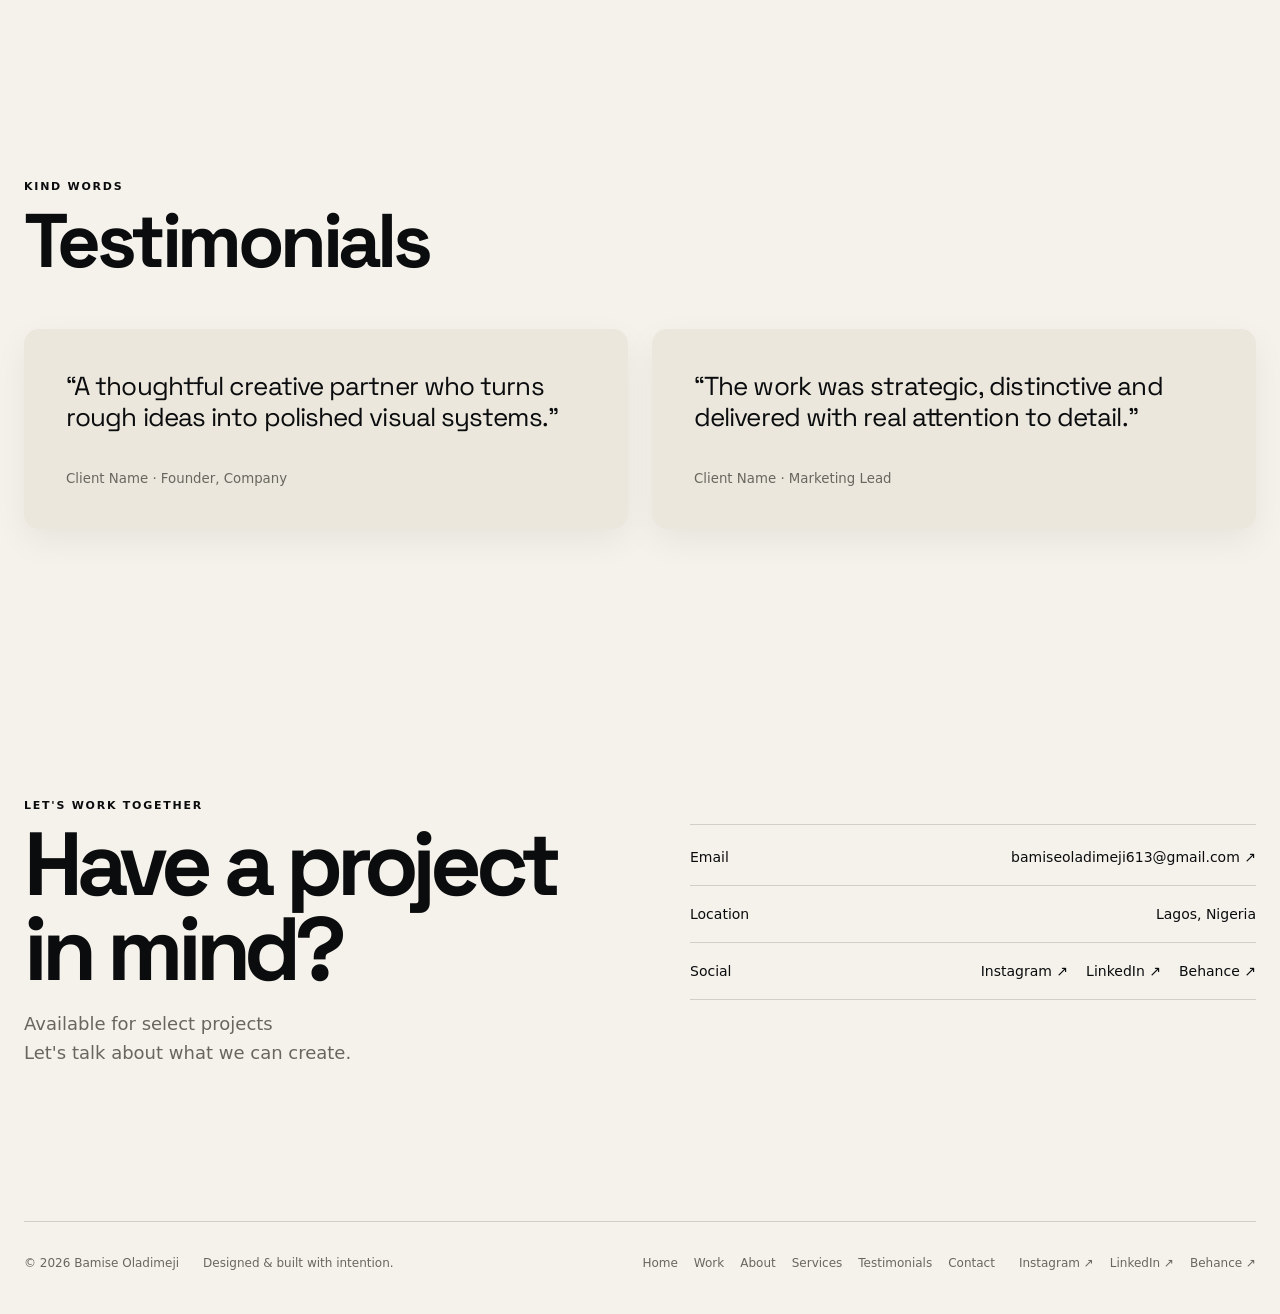
==== commit f75229fb: "Add files via upload" ====
--- a/index.html
+++ b/index.html
@@ -13,6 +13,6 @@
 <body>
 <a class="skip-link" href="#main-content">Skip to content</a>
 <div id="app"></div>
-<script src="js/site.js"></script>
+<script src="js/site.js?v=9.2"></script>
 </body>
 </html>
--- a/style.css
+++ b/style.css
@@ -25,3 +25,23 @@
 /* V8 production polish */
 .skip-link{position:fixed;left:16px;top:-60px;z-index:300;background:var(--ink);color:#fff;padding:12px 16px;border-radius:8px}.skip-link:focus{top:16px}.menu-toggle:focus-visible,.project-modal-close:focus-visible,.project-nav button:focus-visible,.btn:focus-visible,.nav a:focus-visible{outline:2px solid var(--accent);outline-offset:4px}.mobile-links a{padding:8px 4px}.project-img img,.gallery-item img,.quote-photo{background:#e8e4db}.muted{color:var(--muted)}[hidden]{display:none!important}@media(max-width:520px){.container{width:min(calc(100% - 24px),var(--max))}.hero h1{font-size:clamp(54px,16vw,82px)}.hero p{font-size:16px}.hero-art:before{width:260px;height:260px}.hero-art{min-height:340px}.section-head{align-items:flex-start;gap:18px;flex-direction:column}.contact h2{font-size:clamp(48px,15vw,76px)}.project-modal-top h2{font-size:clamp(42px,13vw,68px)}.case-block{padding:18px}.project-gallery{gap:16px}.project-modal-panel{width:calc(100% - 12px);padding:22px 14px}}
 @media(prefers-reduced-motion:reduce){html{scroll-behavior:auto}.reveal{opacity:1;transform:none;transition:none}.project-img img{transition:none}.project:hover img{transform:none}}
+
+/* V9 final visual polish */
+:root{--shadow-soft:0 20px 60px rgba(11,12,14,.08);--shadow-card:0 12px 34px rgba(11,12,14,.06)}
+body{overflow-x:hidden}
+.nav{padding:18px 0;border-bottom:1px solid rgba(11,12,14,.06);box-shadow:0 2px 20px rgba(11,12,14,.025)}
+.nav .logo{display:inline-flex;align-items:center;min-height:24px}.links a,.mobile-links a{position:relative}.links a:after{content:"";position:absolute;left:0;right:100%;bottom:-7px;height:1px;background:currentColor;transition:right .25s ease}.links a:hover:after,.links a[aria-current="page"]:after{right:0}.links a[aria-current="page"]{font-weight:700}
+.hire,.btn{transition:transform .2s ease,background .2s ease,color .2s ease,border-color .2s ease,box-shadow .2s ease}.hire:hover,.btn:hover{transform:translateY(-2px);box-shadow:0 8px 20px rgba(11,12,14,.12)}
+.hero{min-height:820px;padding-top:118px;padding-bottom:72px}.hero>div:first-child{position:relative;z-index:2}.hero h1{max-width:720px}.hero-art{min-height:620px;overflow:visible}.hero-art:before{width:min(32vw,390px);height:min(32vw,390px);min-width:300px;min-height:300px;left:50%;top:50%;transform:translate(-42%,-45%);z-index:0;box-shadow:0 0 0 1px rgba(255,255,255,.06)}.hero-art img{z-index:2;max-width:590px;max-height:690px;filter:var(--image-filter);mix-blend-mode:normal;mask-image:linear-gradient(to bottom,transparent 0%,#000 3%,#000 92%,transparent 100%),linear-gradient(to right,transparent 0%,#000 2.5%,#000 97.5%,transparent 100%);mask-composite:intersect;-webkit-mask-image:linear-gradient(to bottom,transparent 0%,#000 3%,#000 92%,transparent 100%),linear-gradient(to right,transparent 0%,#000 2.5%,#000 97.5%,transparent 100%);-webkit-mask-composite:source-in;box-shadow:0 25px 60px rgba(11,12,14,.06)}
+.side-index{z-index:3;right:-8px;top:25%;opacity:.8}
+.section{padding:135px 0}.section-head{margin-bottom:52px}.section h2{line-height:.95}.small-link{font-weight:600;text-underline-offset:5px}.grid{gap:52px 20px}.project{position:relative}.project-img{background:#e8e4db;box-shadow:var(--shadow-card)}.project-img:after{content:"View project ↗";position:absolute;right:14px;bottom:14px;background:var(--ink);color:#fff;padding:9px 12px;border-radius:999px;font-size:11px;font-weight:700;opacity:0;transform:translateY(8px);transition:.3s ease}.project:hover .project-img:after,.project:focus-visible .project-img:after{opacity:1;transform:none}.project-img img{transition:transform .8s cubic-bezier(.2,.8,.2,1),filter .4s ease}.project:hover img{transform:scale(1.055)}.project-title{font-size:19px;letter-spacing:-.02em}.project-meta{padding-top:2px}
+.about{gap:110px}.about h2{font-size:clamp(48px,6vw,82px)}.stats{margin-top:58px}.stat strong{letter-spacing:-.06em}
+.services{box-shadow:0 -1px 0 var(--line)}.service{transition:padding .25s ease,background .25s ease}.service:hover{background:rgba(11,12,14,.025);padding-left:16px}.service:nth-child(even):hover{padding-left:51px}.service h3{letter-spacing:-.03em}
+.quote-grid{gap:24px}.quote{position:relative;padding:42px;box-shadow:var(--shadow-card);transition:transform .25s ease,box-shadow .25s ease}.quote:hover{transform:translateY(-4px);box-shadow:var(--shadow-soft)}.quote blockquote{letter-spacing:-.035em}.quote-photo{border:2px solid var(--paper);box-shadow:0 8px 20px rgba(0,0,0,.08)}
+.contact{gap:100px}.contact h2{max-width:700px}.contact-list{padding-top:4px}.contact-row a:hover{text-decoration:underline;text-underline-offset:4px}.contact-cta{padding:0 0 26px}
+.footer{padding:34px 0 44px}
+.project-modal-backdrop{background:rgba(11,12,14,.82)}.project-modal-panel{box-shadow:0 30px 100px rgba(0,0,0,.28)}.project-modal-top h2{max-width:800px}.gallery-item img{box-shadow:0 10px 35px rgba(11,12,14,.05)}.project-nav button{padding:10px 0}
+@media(max-width:1000px){.hero{grid-template-columns:1fr .85fr;gap:25px}.hero h1{font-size:clamp(68px,9vw,110px)}.hero-art{min-height:560px}.hero-art:before{min-width:270px;min-height:270px}.about{gap:60px}.contact{gap:55px}}
+@media(max-width:800px){.hero{padding-top:105px;padding-bottom:40px;gap:0}.hero-art{min-height:500px;margin-top:15px}.hero-art:before{width:310px;height:310px;min-width:0;min-height:0;left:50%;top:49%;transform:translate(-50%,-50%)}.hero-art img{max-height:540px}.side-index{right:0;top:20%}.section{padding:92px 0}.grid{gap:38px 0}.project-img:after{opacity:1;transform:none}.service:hover,.service:nth-child(even):hover{padding-left:0;background:transparent}.about h2{font-size:clamp(46px,12vw,72px)}.contact{gap:40px}}
+@media(max-width:520px){.hero{padding-top:95px}.hero-art{min-height:410px}.hero-art:before{width:245px;height:245px}.hero-art img{max-height:455px}.side-index{display:none}.actions{flex-wrap:wrap}.actions .btn{min-width:150px;justify-content:center}.section{padding:76px 0}.section-head{align-items:flex-start;flex-direction:column;gap:18px;margin-bottom:35px}.section h2{font-size:clamp(40px,12vw,58px)}.quote{padding:30px}.quote blockquote{font-size:23px}.footer{padding-bottom:30px}}
+@media(prefers-reduced-motion:reduce){html{scroll-behavior:auto}.reveal{opacity:1;transform:none;transition:none}.project-img img,.project-img:after,.btn,.hire,.quote{transition:none}.project:hover img{transform:none}}
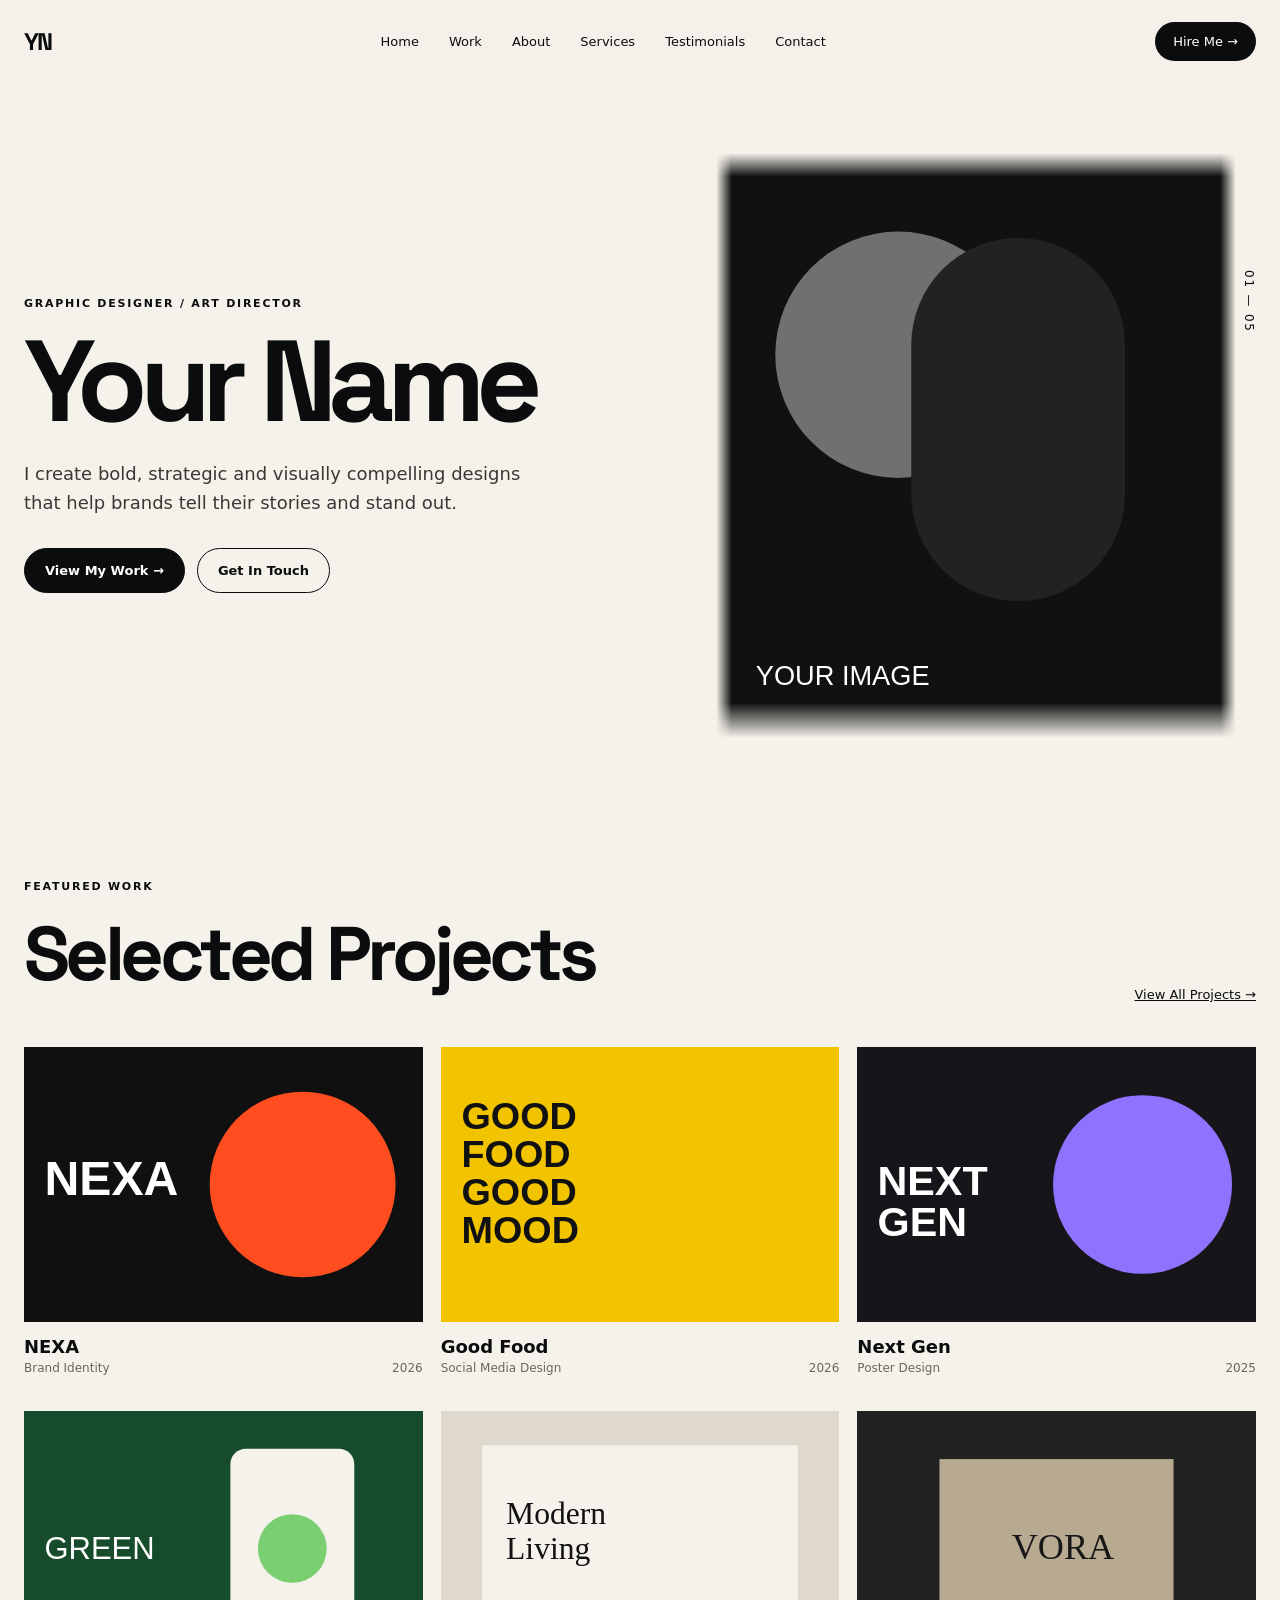
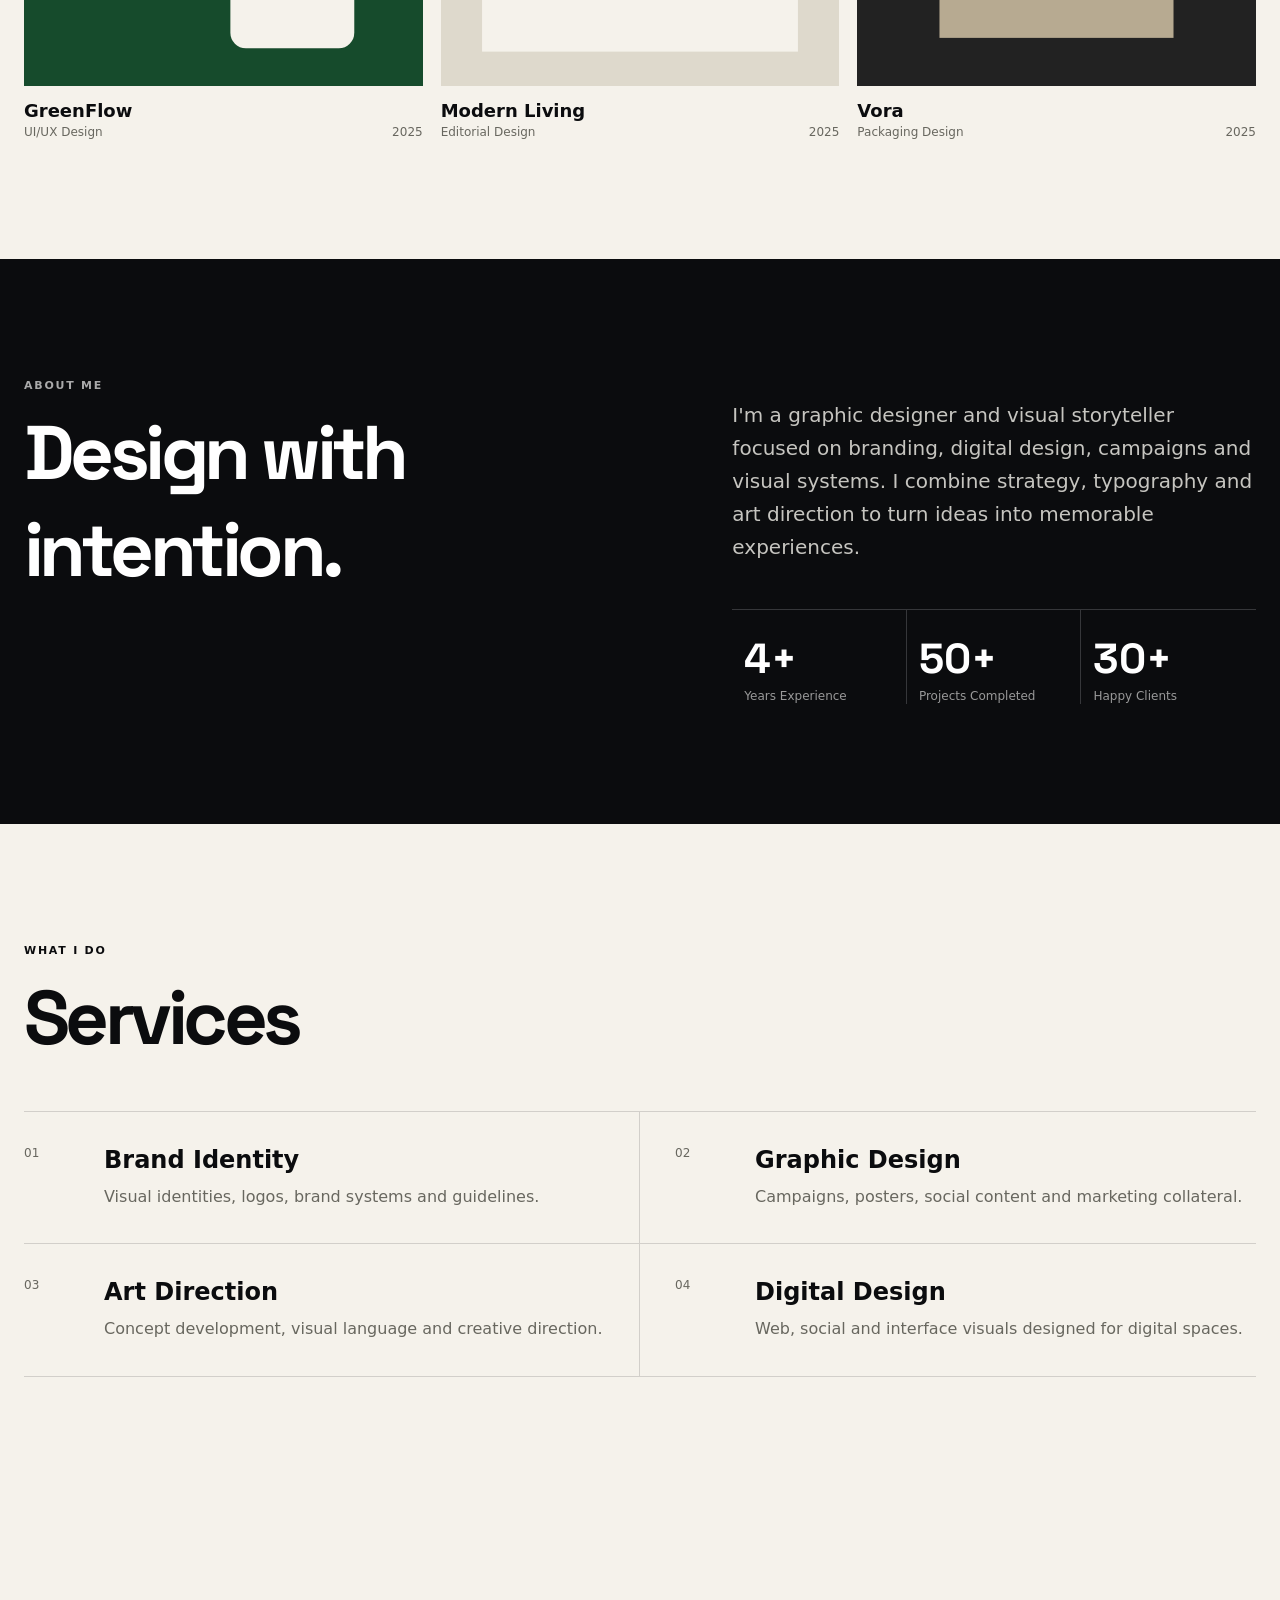
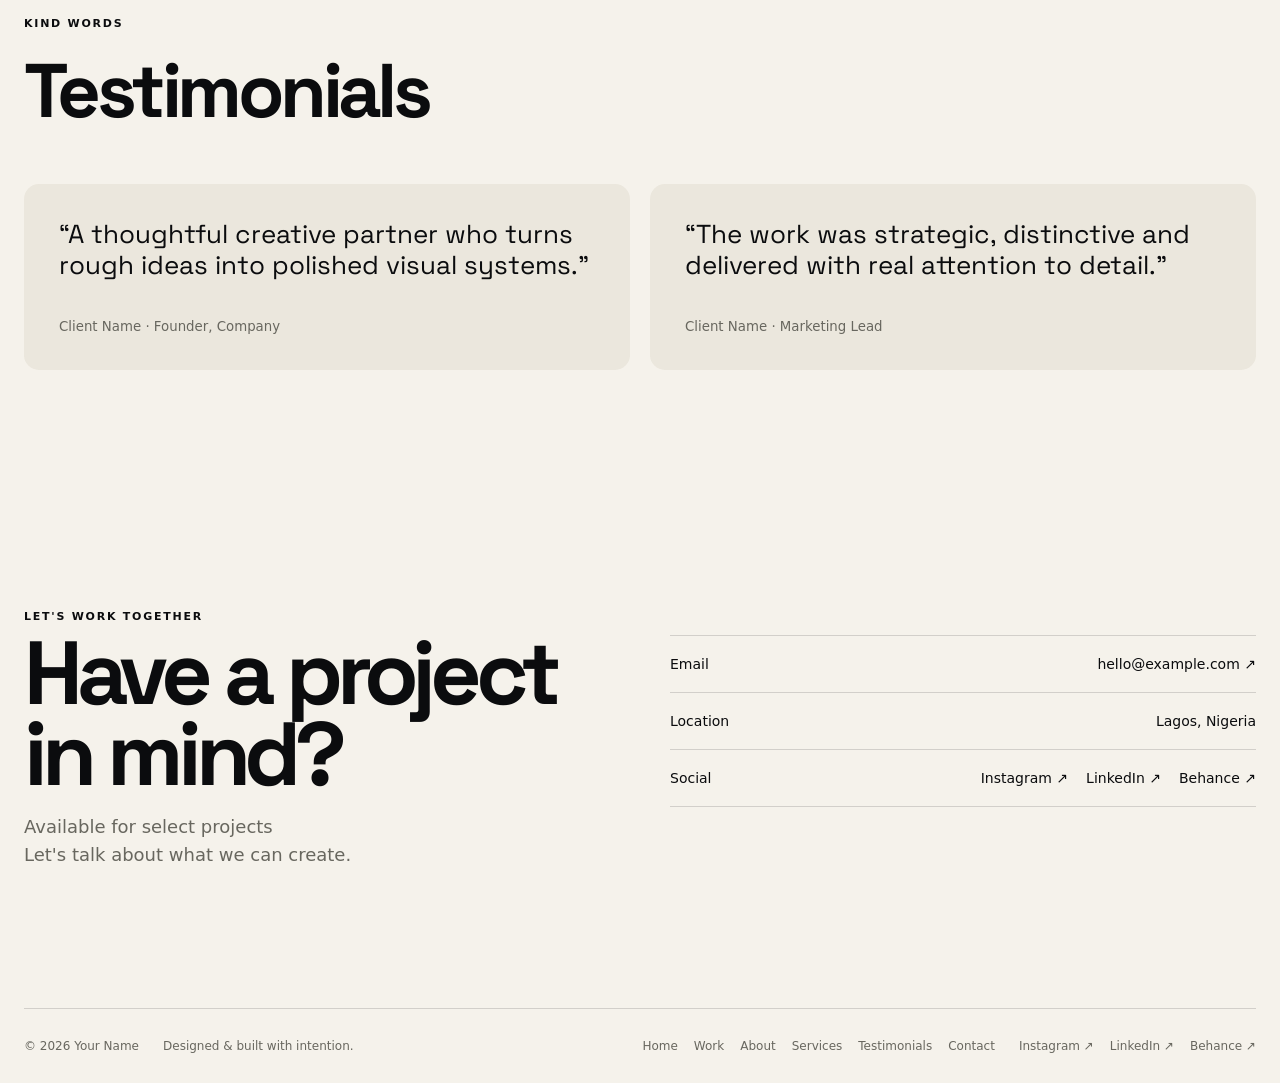
==== commit 8ec21965: "Add files via upload" ====
--- a/index.html
+++ b/index.html
@@ -13,6 +13,6 @@
 <body>
 <a class="skip-link" href="#main-content">Skip to content</a>
 <div id="app"></div>
-<script src="js/site.js?v=9.2"></script>
+<script src="js/site.js"></script>
 </body>
 </html>
--- a/style.css
+++ b/style.css
@@ -25,23 +25,3 @@
 /* V8 production polish */
 .skip-link{position:fixed;left:16px;top:-60px;z-index:300;background:var(--ink);color:#fff;padding:12px 16px;border-radius:8px}.skip-link:focus{top:16px}.menu-toggle:focus-visible,.project-modal-close:focus-visible,.project-nav button:focus-visible,.btn:focus-visible,.nav a:focus-visible{outline:2px solid var(--accent);outline-offset:4px}.mobile-links a{padding:8px 4px}.project-img img,.gallery-item img,.quote-photo{background:#e8e4db}.muted{color:var(--muted)}[hidden]{display:none!important}@media(max-width:520px){.container{width:min(calc(100% - 24px),var(--max))}.hero h1{font-size:clamp(54px,16vw,82px)}.hero p{font-size:16px}.hero-art:before{width:260px;height:260px}.hero-art{min-height:340px}.section-head{align-items:flex-start;gap:18px;flex-direction:column}.contact h2{font-size:clamp(48px,15vw,76px)}.project-modal-top h2{font-size:clamp(42px,13vw,68px)}.case-block{padding:18px}.project-gallery{gap:16px}.project-modal-panel{width:calc(100% - 12px);padding:22px 14px}}
 @media(prefers-reduced-motion:reduce){html{scroll-behavior:auto}.reveal{opacity:1;transform:none;transition:none}.project-img img{transition:none}.project:hover img{transform:none}}
-
-/* V9 final visual polish */
-:root{--shadow-soft:0 20px 60px rgba(11,12,14,.08);--shadow-card:0 12px 34px rgba(11,12,14,.06)}
-body{overflow-x:hidden}
-.nav{padding:18px 0;border-bottom:1px solid rgba(11,12,14,.06);box-shadow:0 2px 20px rgba(11,12,14,.025)}
-.nav .logo{display:inline-flex;align-items:center;min-height:24px}.links a,.mobile-links a{position:relative}.links a:after{content:"";position:absolute;left:0;right:100%;bottom:-7px;height:1px;background:currentColor;transition:right .25s ease}.links a:hover:after,.links a[aria-current="page"]:after{right:0}.links a[aria-current="page"]{font-weight:700}
-.hire,.btn{transition:transform .2s ease,background .2s ease,color .2s ease,border-color .2s ease,box-shadow .2s ease}.hire:hover,.btn:hover{transform:translateY(-2px);box-shadow:0 8px 20px rgba(11,12,14,.12)}
-.hero{min-height:820px;padding-top:118px;padding-bottom:72px}.hero>div:first-child{position:relative;z-index:2}.hero h1{max-width:720px}.hero-art{min-height:620px;overflow:visible}.hero-art:before{width:min(32vw,390px);height:min(32vw,390px);min-width:300px;min-height:300px;left:50%;top:50%;transform:translate(-42%,-45%);z-index:0;box-shadow:0 0 0 1px rgba(255,255,255,.06)}.hero-art img{z-index:2;max-width:590px;max-height:690px;filter:var(--image-filter);mix-blend-mode:normal;mask-image:linear-gradient(to bottom,transparent 0%,#000 3%,#000 92%,transparent 100%),linear-gradient(to right,transparent 0%,#000 2.5%,#000 97.5%,transparent 100%);mask-composite:intersect;-webkit-mask-image:linear-gradient(to bottom,transparent 0%,#000 3%,#000 92%,transparent 100%),linear-gradient(to right,transparent 0%,#000 2.5%,#000 97.5%,transparent 100%);-webkit-mask-composite:source-in;box-shadow:0 25px 60px rgba(11,12,14,.06)}
-.side-index{z-index:3;right:-8px;top:25%;opacity:.8}
-.section{padding:135px 0}.section-head{margin-bottom:52px}.section h2{line-height:.95}.small-link{font-weight:600;text-underline-offset:5px}.grid{gap:52px 20px}.project{position:relative}.project-img{background:#e8e4db;box-shadow:var(--shadow-card)}.project-img:after{content:"View project ↗";position:absolute;right:14px;bottom:14px;background:var(--ink);color:#fff;padding:9px 12px;border-radius:999px;font-size:11px;font-weight:700;opacity:0;transform:translateY(8px);transition:.3s ease}.project:hover .project-img:after,.project:focus-visible .project-img:after{opacity:1;transform:none}.project-img img{transition:transform .8s cubic-bezier(.2,.8,.2,1),filter .4s ease}.project:hover img{transform:scale(1.055)}.project-title{font-size:19px;letter-spacing:-.02em}.project-meta{padding-top:2px}
-.about{gap:110px}.about h2{font-size:clamp(48px,6vw,82px)}.stats{margin-top:58px}.stat strong{letter-spacing:-.06em}
-.services{box-shadow:0 -1px 0 var(--line)}.service{transition:padding .25s ease,background .25s ease}.service:hover{background:rgba(11,12,14,.025);padding-left:16px}.service:nth-child(even):hover{padding-left:51px}.service h3{letter-spacing:-.03em}
-.quote-grid{gap:24px}.quote{position:relative;padding:42px;box-shadow:var(--shadow-card);transition:transform .25s ease,box-shadow .25s ease}.quote:hover{transform:translateY(-4px);box-shadow:var(--shadow-soft)}.quote blockquote{letter-spacing:-.035em}.quote-photo{border:2px solid var(--paper);box-shadow:0 8px 20px rgba(0,0,0,.08)}
-.contact{gap:100px}.contact h2{max-width:700px}.contact-list{padding-top:4px}.contact-row a:hover{text-decoration:underline;text-underline-offset:4px}.contact-cta{padding:0 0 26px}
-.footer{padding:34px 0 44px}
-.project-modal-backdrop{background:rgba(11,12,14,.82)}.project-modal-panel{box-shadow:0 30px 100px rgba(0,0,0,.28)}.project-modal-top h2{max-width:800px}.gallery-item img{box-shadow:0 10px 35px rgba(11,12,14,.05)}.project-nav button{padding:10px 0}
-@media(max-width:1000px){.hero{grid-template-columns:1fr .85fr;gap:25px}.hero h1{font-size:clamp(68px,9vw,110px)}.hero-art{min-height:560px}.hero-art:before{min-width:270px;min-height:270px}.about{gap:60px}.contact{gap:55px}}
-@media(max-width:800px){.hero{padding-top:105px;padding-bottom:40px;gap:0}.hero-art{min-height:500px;margin-top:15px}.hero-art:before{width:310px;height:310px;min-width:0;min-height:0;left:50%;top:49%;transform:translate(-50%,-50%)}.hero-art img{max-height:540px}.side-index{right:0;top:20%}.section{padding:92px 0}.grid{gap:38px 0}.project-img:after{opacity:1;transform:none}.service:hover,.service:nth-child(even):hover{padding-left:0;background:transparent}.about h2{font-size:clamp(46px,12vw,72px)}.contact{gap:40px}}
-@media(max-width:520px){.hero{padding-top:95px}.hero-art{min-height:410px}.hero-art:before{width:245px;height:245px}.hero-art img{max-height:455px}.side-index{display:none}.actions{flex-wrap:wrap}.actions .btn{min-width:150px;justify-content:center}.section{padding:76px 0}.section-head{align-items:flex-start;flex-direction:column;gap:18px;margin-bottom:35px}.section h2{font-size:clamp(40px,12vw,58px)}.quote{padding:30px}.quote blockquote{font-size:23px}.footer{padding-bottom:30px}}
-@media(prefers-reduced-motion:reduce){html{scroll-behavior:auto}.reveal{opacity:1;transform:none;transition:none}.project-img img,.project-img:after,.btn,.hire,.quote{transition:none}.project:hover img{transform:none}}
